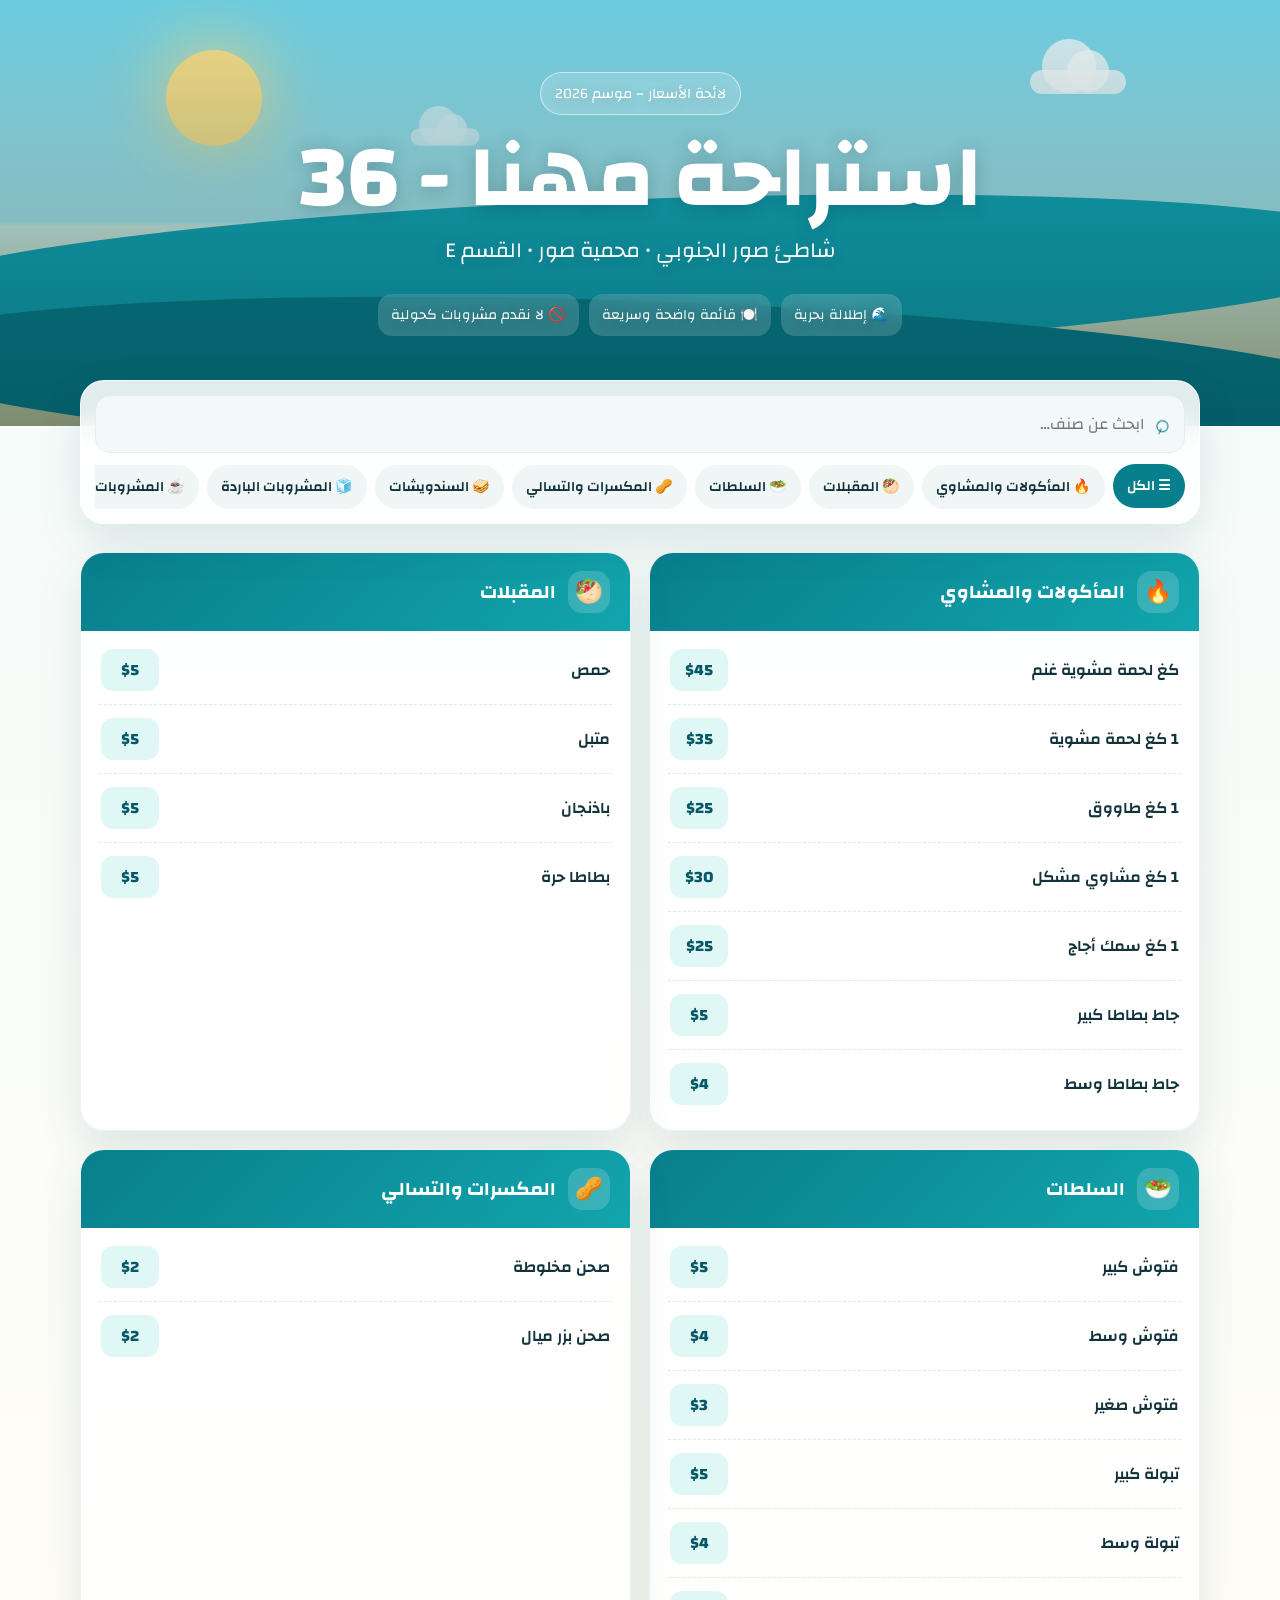
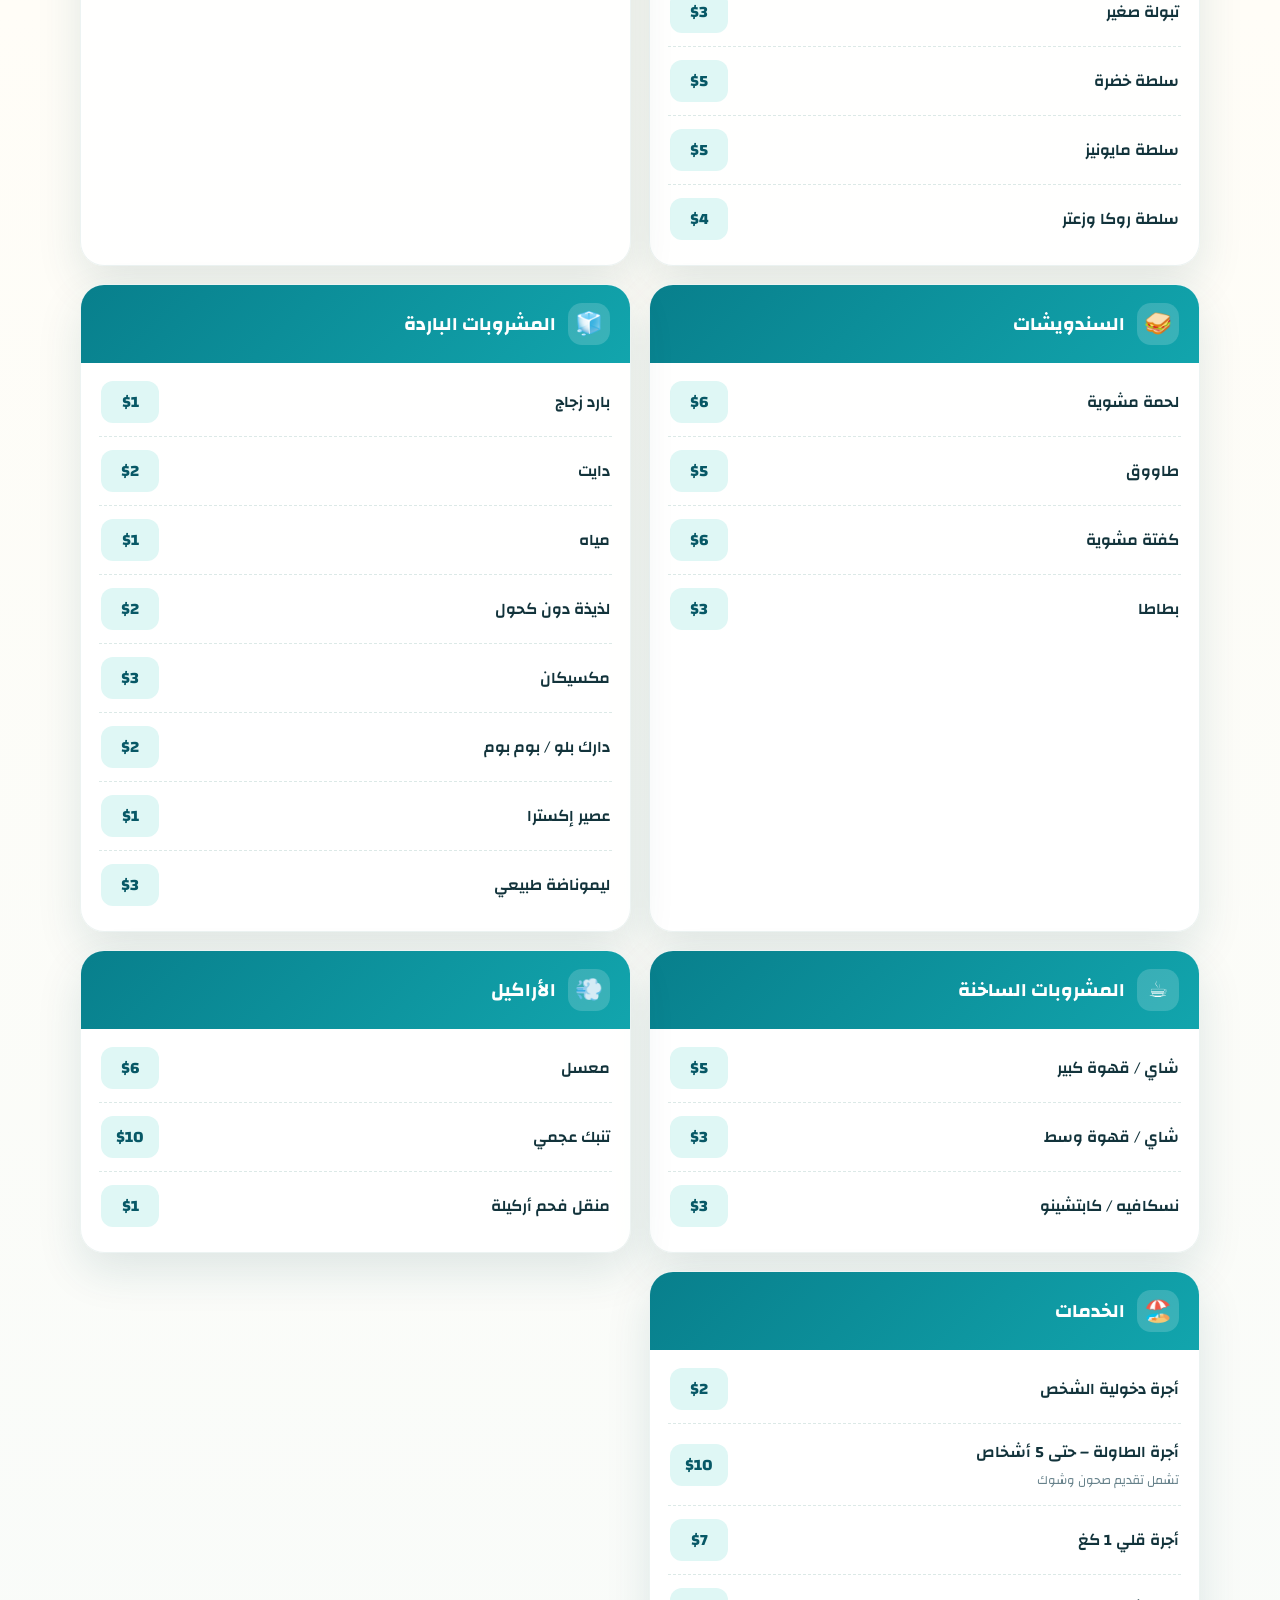
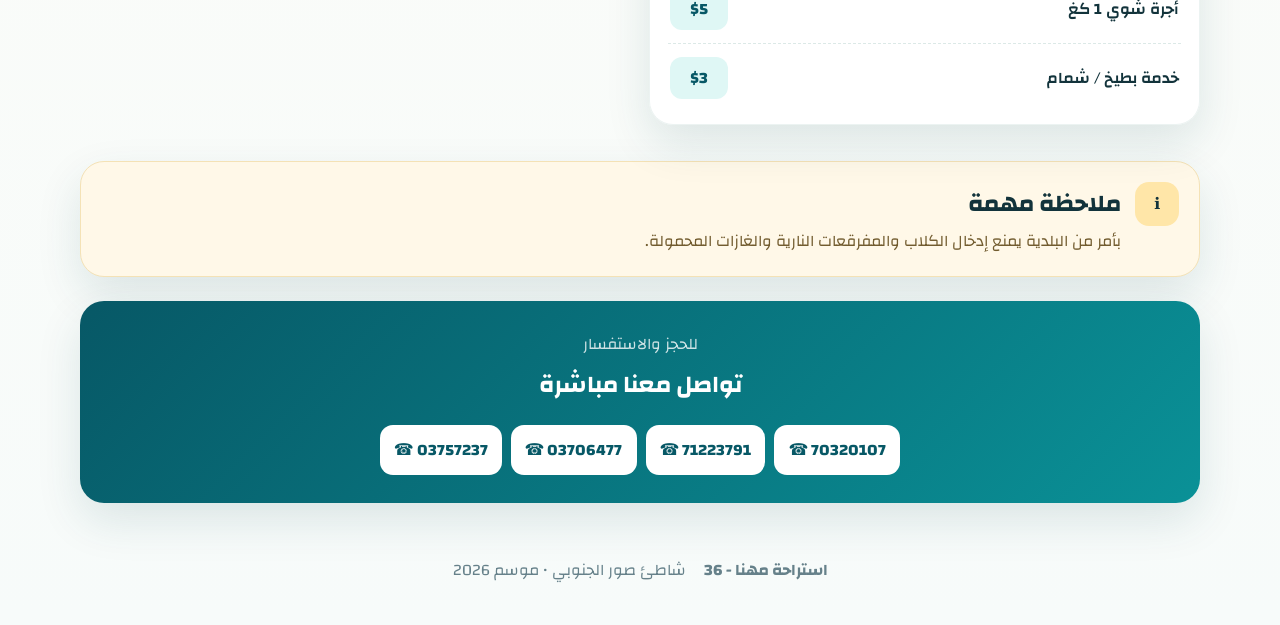
==== index.html @ 059ba539 "Add files via upload" ====
<!doctype html>
<html lang="ar" dir="rtl">
<head>
  <meta charset="utf-8" />
  <meta name="viewport" content="width=device-width, initial-scale=1, viewport-fit=cover" />
  <meta name="theme-color" content="#087f8c" />
  <meta name="description" content="لائحة أسعار استراحة مهنا على شاطئ صور الجنوبي" />
  <title>استراحة مهنا - قائمة الطعام</title>
  <link rel="preconnect" href="https://fonts.googleapis.com">
  <link rel="preconnect" href="https://fonts.gstatic.com" crossorigin>
  <link href="https://fonts.googleapis.com/css2?family=Changa:wght@400;500;600;700&display=swap" rel="stylesheet">
  <link rel="stylesheet" href="styles.css" />
</head>
<body>
  <header class="hero">
    <div class="sun"></div>
    <div class="cloud cloud-one"></div>
    <div class="cloud cloud-two"></div>
    <div class="wave wave-one"></div>
    <div class="wave wave-two"></div>
    <div class="hero-overlay"></div>
    <div class="hero-content">
      <span class="season-pill" id="season"></span>
      <h1 id="restaurant-name"></h1>
      <p id="restaurant-subtitle"></p>
      <div class="hero-badges">
        <span>🌊 إطلالة بحرية</span>
        <span>🍽️ قائمة واضحة وسريعة</span>
        <span id="restaurant-note"></span>
      </div>
    </div>
  </header>

  <main>
    <section class="toolbar" aria-label="أدوات القائمة">
      <label class="search-box">
        <span>⌕</span>
        <input id="search" type="search" placeholder="ابحث عن صنف…" autocomplete="off" />
      </label>
      <div id="category-tabs" class="category-tabs" aria-label="فئات القائمة"></div>
    </section>

    <section id="menu" class="menu-grid" aria-live="polite"></section>
    <p id="empty-state" class="empty-state" hidden>لم يتم العثور على صنف مطابق.</p>

    <section class="notice-card">
      <div class="notice-icon">ℹ️</div>
      <div>
        <h2>ملاحظة مهمة</h2>
        <p id="rules"></p>
      </div>
    </section>

    <section class="contact-card">
      <p class="eyebrow">للحجز والاستفسار</p>
      <h2>تواصل معنا مباشرة</h2>
      <div id="phone-buttons" class="phone-buttons"></div>
    </section>
  </main>

  <footer>
    <strong id="footer-name"></strong>
    <span>شاطئ صور الجنوبي • موسم 2026</span>
  </footer>

  <script src="menu-data.js"></script>
  <script src="app.js"></script>
</body>
</html>
---- styles.css ----
:root {
  --ink: #12333b;
  --muted: #66818a;
  --ocean: #087f8c;
  --ocean-dark: #075866;
  --aqua: #dff7f5;
  --sand: #fff8e9;
  --coral: #ff7c62;
  --white: #ffffff;
  --shadow: 0 18px 45px rgba(13, 73, 82, .12);
  --radius: 24px;
}
* { box-sizing: border-box; }
html { scroll-behavior: smooth; }
body {
  margin: 0;
  font-family: "Changa", system-ui, sans-serif;
  color: var(--ink);
  background: linear-gradient(180deg, #f2fbfb 0%, #fffdf7 42%, #f7fbfa 100%);
}
.hero {
  position: relative;
  min-height: 420px;
  display: grid;
  place-items: center;
  overflow: hidden;
  isolation: isolate;
  background: linear-gradient(180deg, #70d4e8 0%, #b7edf2 52%, #dff5e9 53%, #f1d79b 100%);
}
.hero-overlay {
  position: absolute; inset: 0; z-index: -1;
  background: linear-gradient(180deg, rgba(0,42,52,.05), rgba(0,57,66,.48));
}
.sun { position:absolute; top:50px; left:13%; width:96px; height:96px; border-radius:50%; background:#ffe38a; box-shadow:0 0 70px #ffe38a; z-index:-2; }
.cloud { position:absolute; height:24px; width:96px; border-radius:99px; background:rgba(255,255,255,.75); z-index:-2; }
.cloud:before,.cloud:after { content:""; position:absolute; background:inherit; border-radius:50%; }
.cloud:before { width:42px;height:42px;right:17px;top:-20px; }
.cloud:after { width:54px;height:54px;left:12px;top:-31px; }
.cloud-one { top:70px; right:12%; }
.cloud-two { top:125px; left:31%; transform:scale(.72); opacity:.7; }
.wave { position:absolute; right:-10%; width:120%; border-radius:50%; z-index:-2; }
.wave-one { bottom:72px; height:155px; background:#14a9b8; transform:rotate(-2deg); }
.wave-two { bottom:-35px; height:160px; background:#087f8c; transform:rotate(2deg); }
.hero-content { width:min(920px, 90%); padding:72px 0 90px; text-align:center; color:#fff; text-shadow:0 2px 18px rgba(0,40,50,.24); }
.season-pill { display:inline-block; padding:7px 14px; border:1px solid rgba(255,255,255,.55); border-radius:99px; background:rgba(255,255,255,.16); backdrop-filter:blur(8px); font-size:.9rem; }
h1 { margin:16px 0 4px; font-size:clamp(2.6rem, 8vw, 5.5rem); line-height:1.08; }
.hero-content p { margin:0; font-size:clamp(1rem, 3vw, 1.35rem); opacity:.96; }
.hero-badges { display:flex; flex-wrap:wrap; justify-content:center; gap:10px; margin-top:24px; }
.hero-badges span { padding:8px 13px; border-radius:14px; background:rgba(255,255,255,.17); backdrop-filter:blur(8px); font-size:.88rem; }
main { width:min(1120px, 92%); margin:-46px auto 0; position:relative; z-index:3; }
.toolbar { position:sticky; top:10px; z-index:20; padding:14px; border-radius:24px; background:rgba(255,255,255,.88); box-shadow:var(--shadow); backdrop-filter:blur(16px); border:1px solid rgba(255,255,255,.85); }
.search-box { display:flex; align-items:center; gap:10px; padding:0 14px; background:#f3f8f8; border:1px solid #e4eeee; border-radius:15px; }
.search-box span { font-size:1.6rem; transform:rotate(-20deg); color:var(--ocean); }
.search-box input { width:100%; border:0; outline:0; padding:13px 0; font:inherit; color:var(--ink); background:transparent; }
.category-tabs { display:flex; gap:8px; overflow-x:auto; padding-top:12px; scrollbar-width:none; }
.category-tabs::-webkit-scrollbar { display:none; }
.category-tab { flex:0 0 auto; border:0; padding:9px 14px; border-radius:99px; background:#eff6f5; color:var(--ink); font:600 .88rem "Changa"; cursor:pointer; transition:.2s ease; }
.category-tab.active, .category-tab:hover { background:var(--ocean); color:#fff; transform:translateY(-1px); }
.menu-grid { display:grid; grid-template-columns:repeat(2, minmax(0,1fr)); gap:18px; padding:28px 0; }
.category-card { overflow:hidden; border-radius:var(--radius); background:rgba(255,255,255,.94); box-shadow:var(--shadow); border:1px solid #ecf3f2; }
.category-head { display:flex; align-items:center; gap:12px; padding:18px 20px; background:linear-gradient(135deg, var(--ocean), #12a5ad); color:white; }
.category-icon { width:42px; height:42px; display:grid; place-items:center; border-radius:14px; background:rgba(255,255,255,.17); font-size:1.4rem; }
.category-head h2 { margin:0; font-size:1.18rem; }
.item-list { margin:0; padding:5px 18px 12px; list-style:none; }
.menu-item { display:grid; grid-template-columns:minmax(0,1fr) auto; align-items:center; gap:12px; padding:13px 2px; border-bottom:1px dashed #dce9e7; }
.menu-item:last-child { border-bottom:0; }
.item-name { font-weight:600; }
.item-note { display:block; margin-top:2px; color:var(--muted); font-size:.78rem; font-weight:400; }
.price { min-width:58px; padding:6px 10px; text-align:center; border-radius:12px; color:var(--ocean-dark); background:var(--aqua); font-weight:700; direction:ltr; }
.empty-state { text-align:center; padding:50px 10px; color:var(--muted); }
.notice-card,.contact-card { margin:8px 0 24px; border-radius:var(--radius); box-shadow:var(--shadow); }
.notice-card { display:flex; gap:14px; padding:20px; background:#fff8e8; border:1px solid #f4e2b6; }
.notice-card h2,.notice-card p { margin:0; }
.notice-card p { color:#725c2f; }
.notice-icon { width:44px; height:44px; flex:0 0 auto; display:grid; place-items:center; border-radius:14px; background:#ffe6a8; font-weight:700; }
.contact-card { padding:28px; text-align:center; color:#fff; background:linear-gradient(135deg, #075866, #0a9197); }
.eyebrow { margin:0; opacity:.8; }
.contact-card h2 { margin:4px 0 18px; }
.phone-buttons { display:flex; flex-wrap:wrap; gap:9px; justify-content:center; direction:ltr; }
.phone-buttons a { padding:10px 14px; border-radius:13px; color:var(--ocean-dark); background:#fff; text-decoration:none; font-weight:700; }
footer { display:flex; justify-content:center; flex-wrap:wrap; gap:10px 18px; padding:28px 15px 40px; color:var(--muted); text-align:center; }
@media (max-width:720px) {
  .hero { min-height:390px; }
  .hero-content { padding-top:58px; }
  main { width:min(94%, 650px); }
  .menu-grid { grid-template-columns:1fr; gap:14px; }
  .toolbar { top:6px; border-radius:20px; }
  .category-card { border-radius:20px; }
}
@media (prefers-reduced-motion: reduce) { * { scroll-behavior:auto!important; transition:none!important; } }
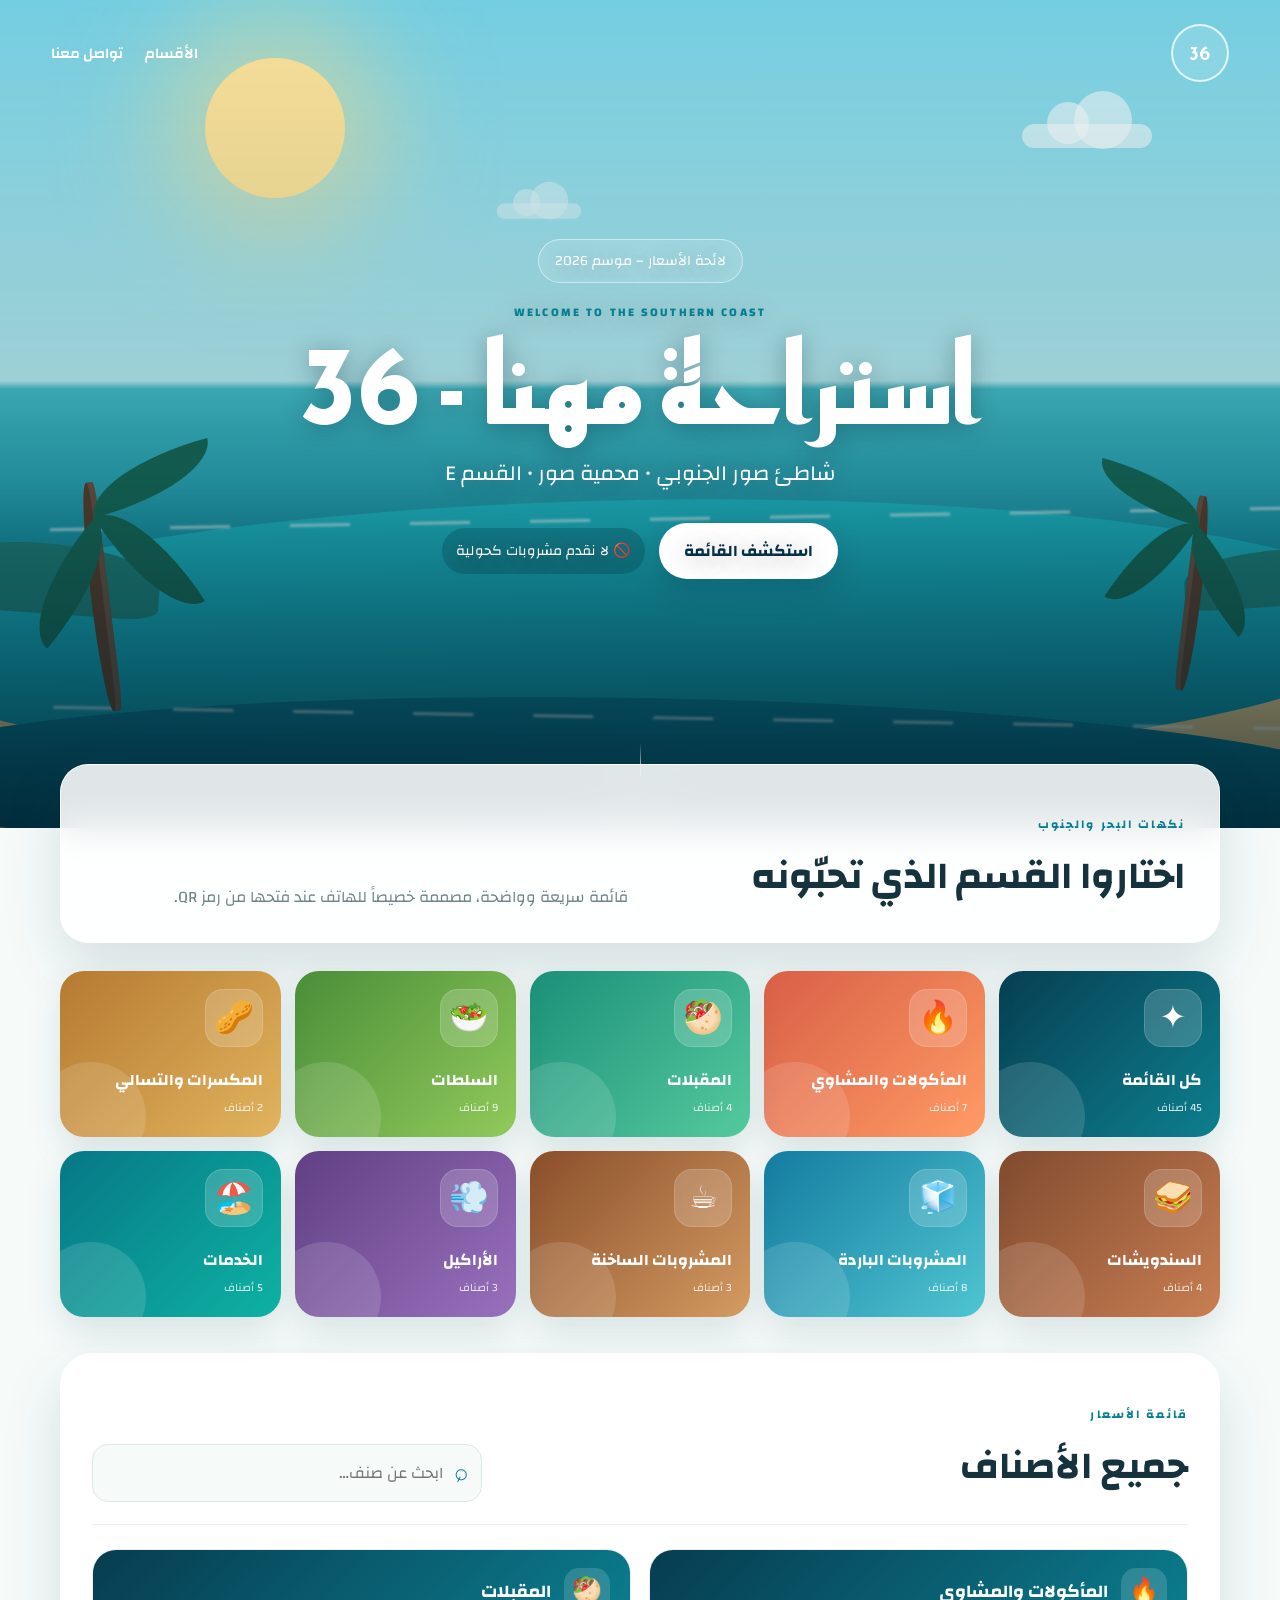
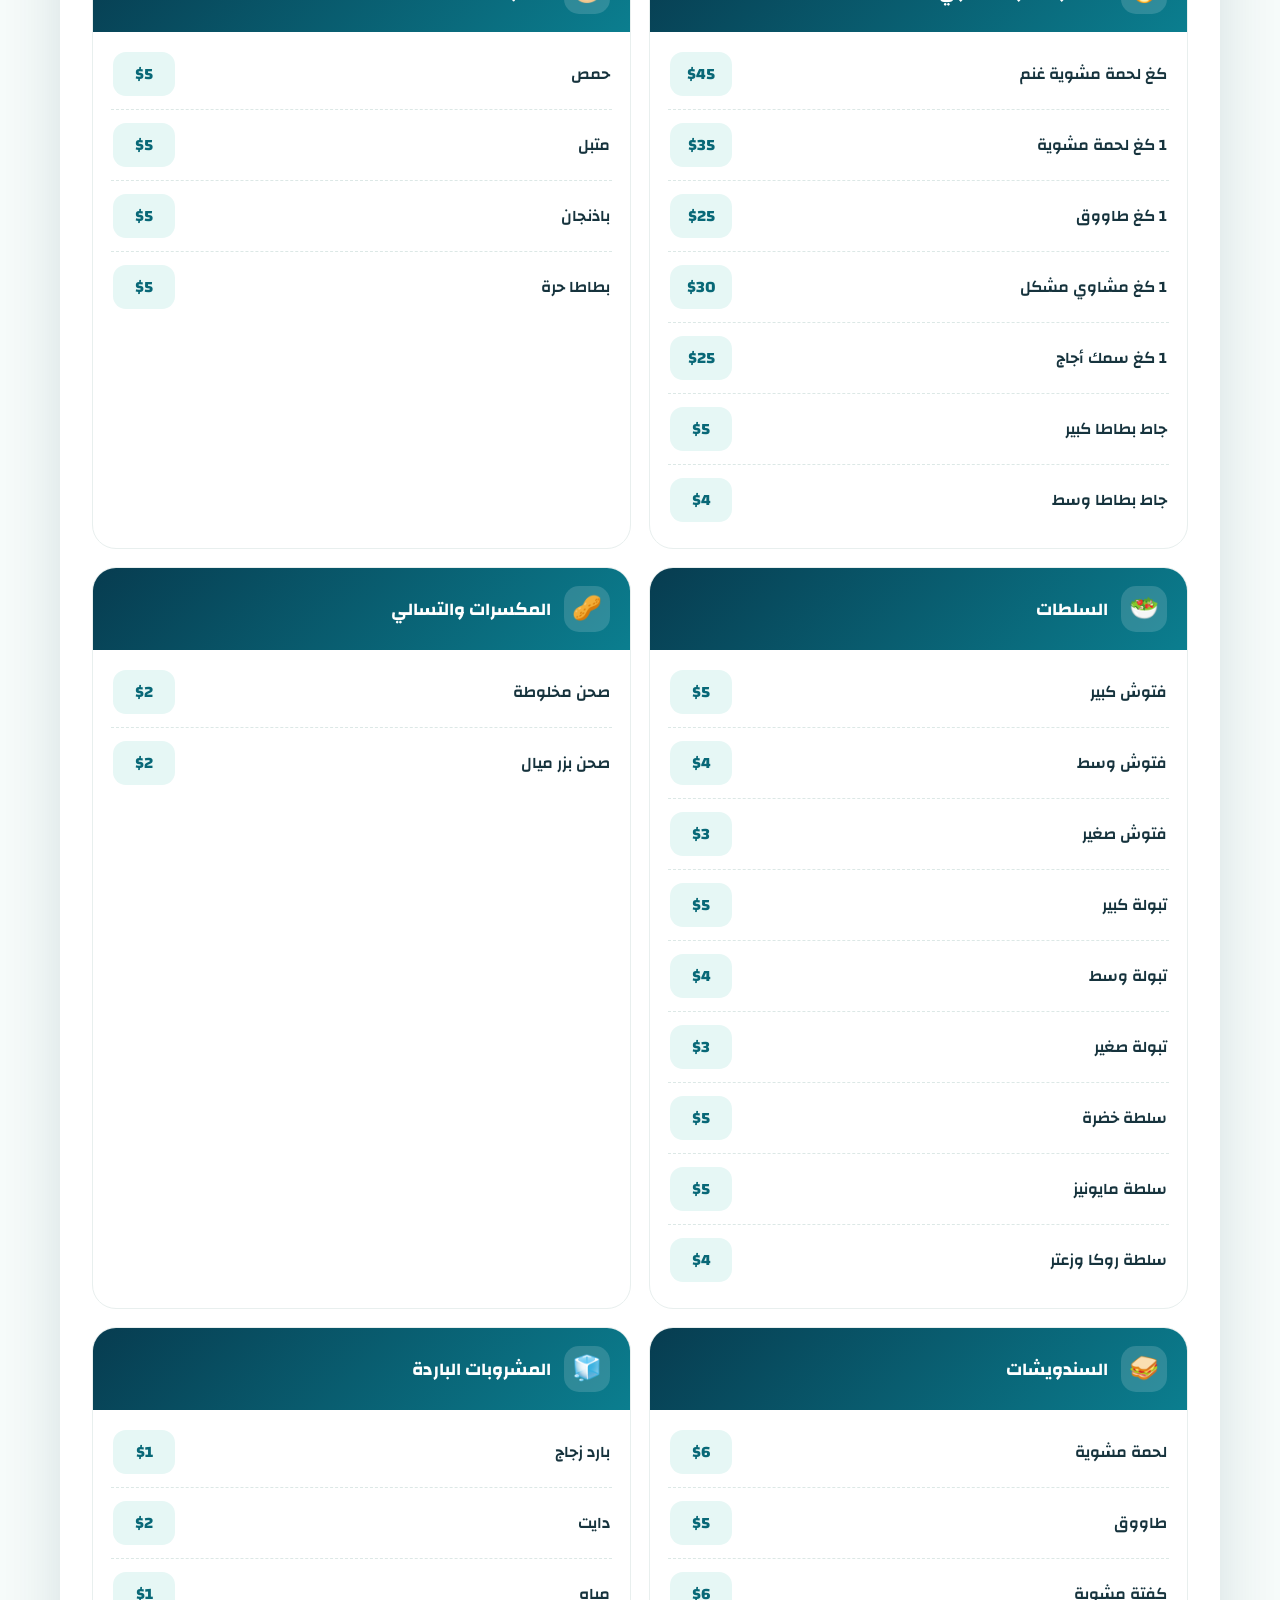
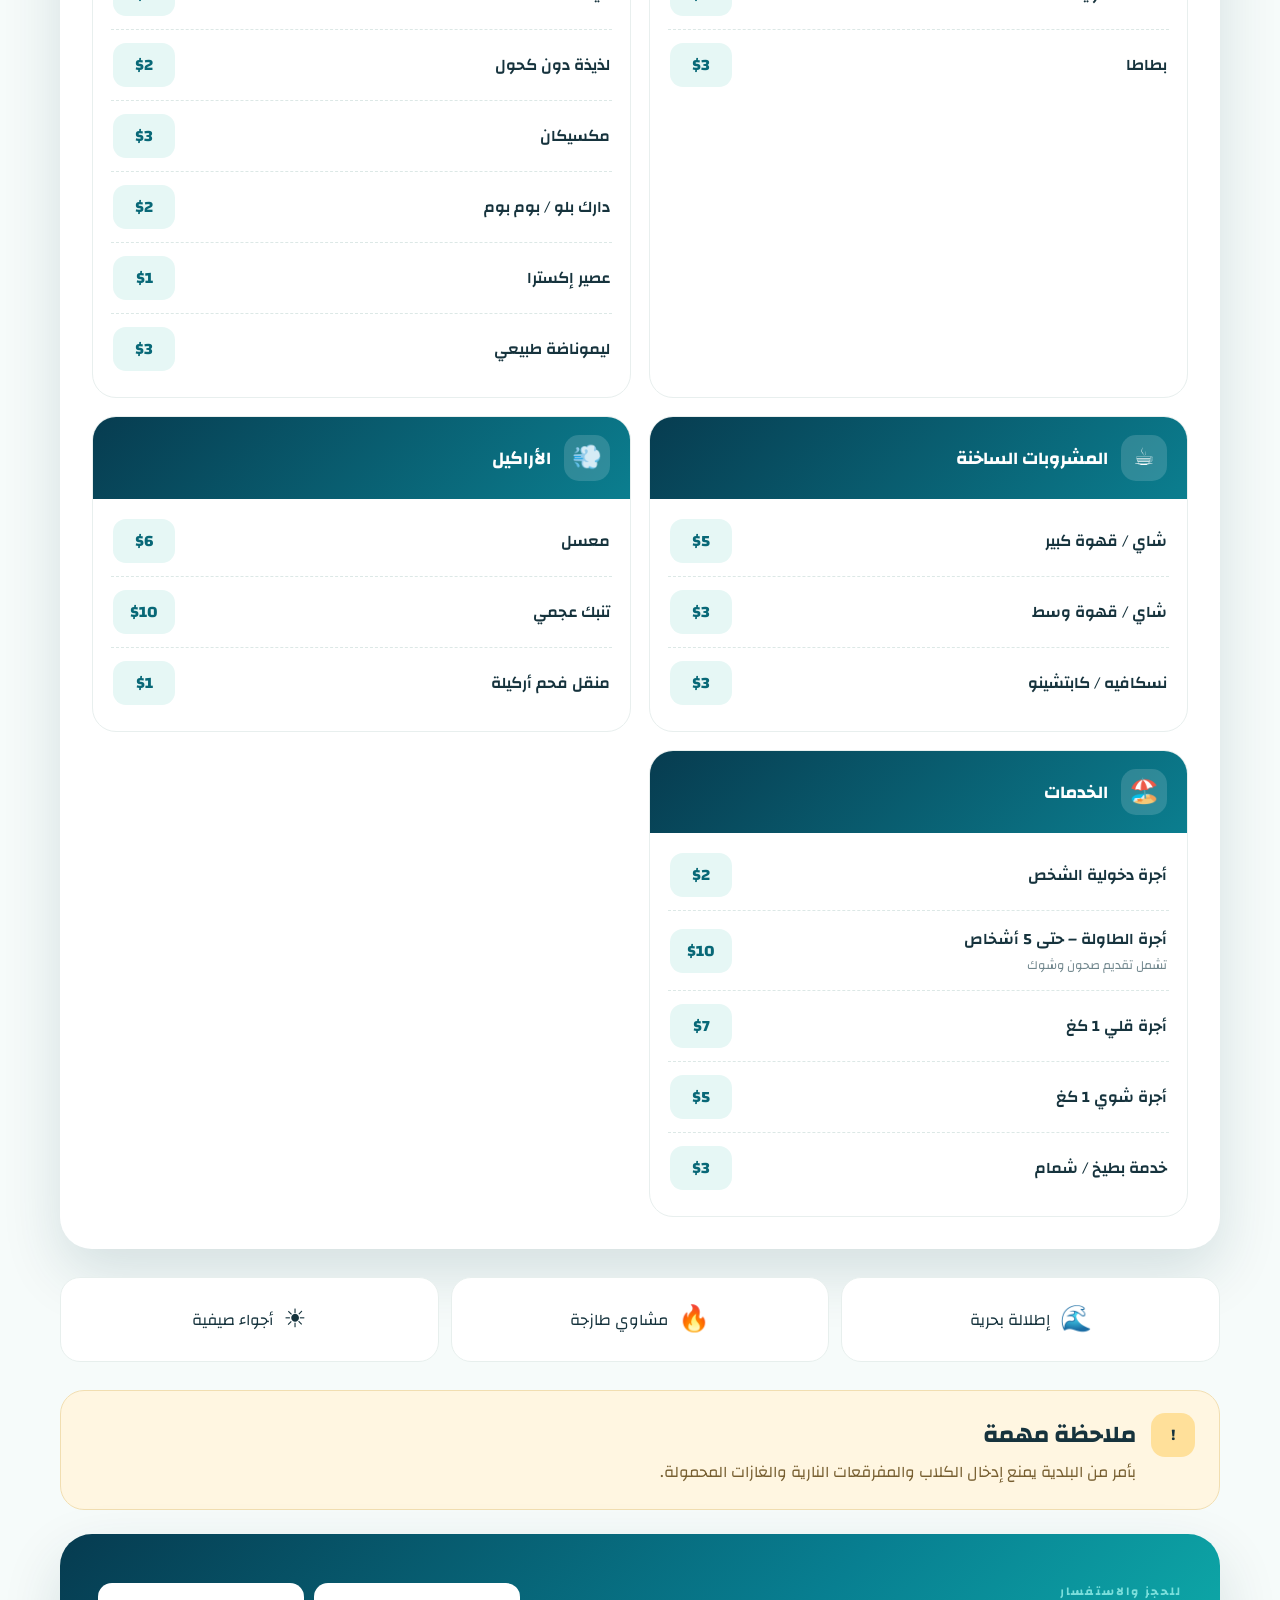
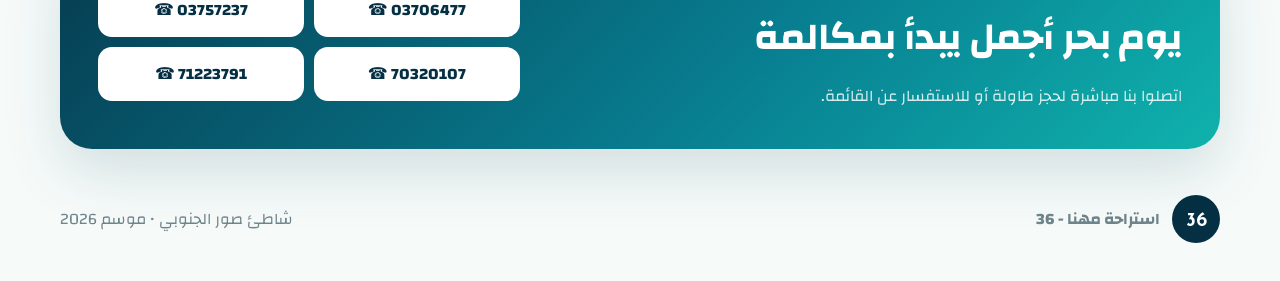
==== commit 6b08c3cf: "Add files via upload New creative beach menu design" ====
--- a/index.html
+++ b/index.html
@@ -3,63 +3,98 @@
 <head>
   <meta charset="utf-8" />
   <meta name="viewport" content="width=device-width, initial-scale=1, viewport-fit=cover" />
-  <meta name="theme-color" content="#087f8c" />
-  <meta name="description" content="لائحة أسعار استراحة مهنا على شاطئ صور الجنوبي" />
+  <meta name="theme-color" content="#063f52" />
+  <meta name="description" content="قائمة استراحة مهنا على شاطئ صور الجنوبي" />
   <title>استراحة مهنا - قائمة الطعام</title>
   <link rel="preconnect" href="https://fonts.googleapis.com">
   <link rel="preconnect" href="https://fonts.gstatic.com" crossorigin>
-  <link href="https://fonts.googleapis.com/css2?family=Changa:wght@400;500;600;700&display=swap" rel="stylesheet">
+  <link href="https://fonts.googleapis.com/css2?family=Changa:wght@400;500;600;700&family=Reem+Kufi:wght@600;700&display=swap" rel="stylesheet">
   <link rel="stylesheet" href="styles.css" />
 </head>
 <body>
   <header class="hero">
-    <div class="sun"></div>
-    <div class="cloud cloud-one"></div>
-    <div class="cloud cloud-two"></div>
-    <div class="wave wave-one"></div>
-    <div class="wave wave-two"></div>
-    <div class="hero-overlay"></div>
-    <div class="hero-content">
+    <div class="sky-glow"></div>
+    <div class="cloud c1"></div><div class="cloud c2"></div>
+    <div class="island island-left"></div><div class="island island-right"></div>
+    <div class="palm palm-left"><i></i><b></b></div>
+    <div class="palm palm-right"><i></i><b></b></div>
+    <div class="sea sea-back"></div><div class="sea sea-front"></div>
+    <div class="hero-shade"></div>
+
+    <nav class="topbar">
+      <a class="brand-mark" href="#top" aria-label="العودة إلى الأعلى"><span>36</span></a>
+      <div class="top-actions">
+        <a href="#categories">الأقسام</a>
+        <a href="#contact">تواصل معنا</a>
+      </div>
+    </nav>
+
+    <div class="hero-content" id="top">
       <span class="season-pill" id="season"></span>
+      <p class="kicker">WELCOME TO THE SOUTHERN COAST</p>
       <h1 id="restaurant-name"></h1>
-      <p id="restaurant-subtitle"></p>
-      <div class="hero-badges">
-        <span>🌊 إطلالة بحرية</span>
-        <span>🍽️ قائمة واضحة وسريعة</span>
+      <p class="subtitle" id="restaurant-subtitle"></p>
+      <div class="hero-cta">
+        <a class="primary-button" href="#categories">استكشف القائمة</a>
         <span id="restaurant-note"></span>
       </div>
     </div>
+
+    <div class="scroll-cue"><span></span> اسحب للأسفل</div>
   </header>
 
   <main>
-    <section class="toolbar" aria-label="أدوات القائمة">
-      <label class="search-box">
-        <span>⌕</span>
-        <input id="search" type="search" placeholder="ابحث عن صنف…" autocomplete="off" />
-      </label>
-      <div id="category-tabs" class="category-tabs" aria-label="فئات القائمة"></div>
+    <section class="intro-card">
+      <div>
+        <p class="section-kicker">نكهات البحر والجنوب</p>
+        <h2>اختاروا القسم الذي تحبّونه</h2>
+      </div>
+      <p>قائمة سريعة وواضحة، مصممة خصيصاً للهاتف عند فتحها من رمز QR.</p>
     </section>
 
-    <section id="menu" class="menu-grid" aria-live="polite"></section>
-    <p id="empty-state" class="empty-state" hidden>لم يتم العثور على صنف مطابق.</p>
+    <section id="categories" class="category-section">
+      <div id="category-cards" class="category-cards" aria-label="أقسام القائمة"></div>
+    </section>
+
+    <section class="menu-shell" id="menu-start">
+      <div class="menu-toolbar">
+        <div>
+          <p class="section-kicker">قائمة الأسعار</p>
+          <h2 id="active-title">جميع الأصناف</h2>
+        </div>
+        <label class="search-box">
+          <span>⌕</span>
+          <input id="search" type="search" placeholder="ابحث عن صنف…" autocomplete="off" />
+        </label>
+      </div>
+      <div id="active-filter" class="active-filter" hidden></div>
+      <section id="menu" class="menu-grid" aria-live="polite"></section>
+      <p id="empty-state" class="empty-state" hidden>لم يتم العثور على صنف مطابق.</p>
+    </section>
+
+    <section class="experience-strip">
+      <div><strong>🌊</strong><span>إطلالة بحرية</span></div>
+      <div><strong>🔥</strong><span>مشاوي طازجة</span></div>
+      <div><strong>☀️</strong><span>أجواء صيفية</span></div>
+    </section>
 
     <section class="notice-card">
-      <div class="notice-icon">ℹ️</div>
-      <div>
-        <h2>ملاحظة مهمة</h2>
-        <p id="rules"></p>
-      </div>
+      <span>!</span>
+      <div><h2>ملاحظة مهمة</h2><p id="rules"></p></div>
     </section>
 
-    <section class="contact-card">
-      <p class="eyebrow">للحجز والاستفسار</p>
-      <h2>تواصل معنا مباشرة</h2>
+    <section class="contact-card" id="contact">
+      <div>
+        <p class="section-kicker light">للحجز والاستفسار</p>
+        <h2>يوم بحر أجمل يبدأ بمكالمة</h2>
+        <p>اتصلوا بنا مباشرة لحجز طاولة أو للاستفسار عن القائمة.</p>
+      </div>
       <div id="phone-buttons" class="phone-buttons"></div>
     </section>
   </main>
 
   <footer>
-    <strong id="footer-name"></strong>
+    <div class="footer-logo"><span>36</span><strong id="footer-name"></strong></div>
     <span>شاطئ صور الجنوبي • موسم 2026</span>
   </footer>
 
--- a/styles.css
+++ b/styles.css
@@ -1,90 +1,6 @@
-:root {
-  --ink: #12333b;
-  --muted: #66818a;
-  --ocean: #087f8c;
-  --ocean-dark: #075866;
-  --aqua: #dff7f5;
-  --sand: #fff8e9;
-  --coral: #ff7c62;
-  --white: #ffffff;
-  --shadow: 0 18px 45px rgba(13, 73, 82, .12);
-  --radius: 24px;
-}
-* { box-sizing: border-box; }
-html { scroll-behavior: smooth; }
-body {
-  margin: 0;
-  font-family: "Changa", system-ui, sans-serif;
-  color: var(--ink);
-  background: linear-gradient(180deg, #f2fbfb 0%, #fffdf7 42%, #f7fbfa 100%);
-}
-.hero {
-  position: relative;
-  min-height: 420px;
-  display: grid;
-  place-items: center;
-  overflow: hidden;
-  isolation: isolate;
-  background: linear-gradient(180deg, #70d4e8 0%, #b7edf2 52%, #dff5e9 53%, #f1d79b 100%);
-}
-.hero-overlay {
-  position: absolute; inset: 0; z-index: -1;
-  background: linear-gradient(180deg, rgba(0,42,52,.05), rgba(0,57,66,.48));
-}
-.sun { position:absolute; top:50px; left:13%; width:96px; height:96px; border-radius:50%; background:#ffe38a; box-shadow:0 0 70px #ffe38a; z-index:-2; }
-.cloud { position:absolute; height:24px; width:96px; border-radius:99px; background:rgba(255,255,255,.75); z-index:-2; }
-.cloud:before,.cloud:after { content:""; position:absolute; background:inherit; border-radius:50%; }
-.cloud:before { width:42px;height:42px;right:17px;top:-20px; }
-.cloud:after { width:54px;height:54px;left:12px;top:-31px; }
-.cloud-one { top:70px; right:12%; }
-.cloud-two { top:125px; left:31%; transform:scale(.72); opacity:.7; }
-.wave { position:absolute; right:-10%; width:120%; border-radius:50%; z-index:-2; }
-.wave-one { bottom:72px; height:155px; background:#14a9b8; transform:rotate(-2deg); }
-.wave-two { bottom:-35px; height:160px; background:#087f8c; transform:rotate(2deg); }
-.hero-content { width:min(920px, 90%); padding:72px 0 90px; text-align:center; color:#fff; text-shadow:0 2px 18px rgba(0,40,50,.24); }
-.season-pill { display:inline-block; padding:7px 14px; border:1px solid rgba(255,255,255,.55); border-radius:99px; background:rgba(255,255,255,.16); backdrop-filter:blur(8px); font-size:.9rem; }
-h1 { margin:16px 0 4px; font-size:clamp(2.6rem, 8vw, 5.5rem); line-height:1.08; }
-.hero-content p { margin:0; font-size:clamp(1rem, 3vw, 1.35rem); opacity:.96; }
-.hero-badges { display:flex; flex-wrap:wrap; justify-content:center; gap:10px; margin-top:24px; }
-.hero-badges span { padding:8px 13px; border-radius:14px; background:rgba(255,255,255,.17); backdrop-filter:blur(8px); font-size:.88rem; }
-main { width:min(1120px, 92%); margin:-46px auto 0; position:relative; z-index:3; }
-.toolbar { position:sticky; top:10px; z-index:20; padding:14px; border-radius:24px; background:rgba(255,255,255,.88); box-shadow:var(--shadow); backdrop-filter:blur(16px); border:1px solid rgba(255,255,255,.85); }
-.search-box { display:flex; align-items:center; gap:10px; padding:0 14px; background:#f3f8f8; border:1px solid #e4eeee; border-radius:15px; }
-.search-box span { font-size:1.6rem; transform:rotate(-20deg); color:var(--ocean); }
-.search-box input { width:100%; border:0; outline:0; padding:13px 0; font:inherit; color:var(--ink); background:transparent; }
-.category-tabs { display:flex; gap:8px; overflow-x:auto; padding-top:12px; scrollbar-width:none; }
-.category-tabs::-webkit-scrollbar { display:none; }
-.category-tab { flex:0 0 auto; border:0; padding:9px 14px; border-radius:99px; background:#eff6f5; color:var(--ink); font:600 .88rem "Changa"; cursor:pointer; transition:.2s ease; }
-.category-tab.active, .category-tab:hover { background:var(--ocean); color:#fff; transform:translateY(-1px); }
-.menu-grid { display:grid; grid-template-columns:repeat(2, minmax(0,1fr)); gap:18px; padding:28px 0; }
-.category-card { overflow:hidden; border-radius:var(--radius); background:rgba(255,255,255,.94); box-shadow:var(--shadow); border:1px solid #ecf3f2; }
-.category-head { display:flex; align-items:center; gap:12px; padding:18px 20px; background:linear-gradient(135deg, var(--ocean), #12a5ad); color:white; }
-.category-icon { width:42px; height:42px; display:grid; place-items:center; border-radius:14px; background:rgba(255,255,255,.17); font-size:1.4rem; }
-.category-head h2 { margin:0; font-size:1.18rem; }
-.item-list { margin:0; padding:5px 18px 12px; list-style:none; }
-.menu-item { display:grid; grid-template-columns:minmax(0,1fr) auto; align-items:center; gap:12px; padding:13px 2px; border-bottom:1px dashed #dce9e7; }
-.menu-item:last-child { border-bottom:0; }
-.item-name { font-weight:600; }
-.item-note { display:block; margin-top:2px; color:var(--muted); font-size:.78rem; font-weight:400; }
-.price { min-width:58px; padding:6px 10px; text-align:center; border-radius:12px; color:var(--ocean-dark); background:var(--aqua); font-weight:700; direction:ltr; }
-.empty-state { text-align:center; padding:50px 10px; color:var(--muted); }
-.notice-card,.contact-card { margin:8px 0 24px; border-radius:var(--radius); box-shadow:var(--shadow); }
-.notice-card { display:flex; gap:14px; padding:20px; background:#fff8e8; border:1px solid #f4e2b6; }
-.notice-card h2,.notice-card p { margin:0; }
-.notice-card p { color:#725c2f; }
-.notice-icon { width:44px; height:44px; flex:0 0 auto; display:grid; place-items:center; border-radius:14px; background:#ffe6a8; font-weight:700; }
-.contact-card { padding:28px; text-align:center; color:#fff; background:linear-gradient(135deg, #075866, #0a9197); }
-.eyebrow { margin:0; opacity:.8; }
-.contact-card h2 { margin:4px 0 18px; }
-.phone-buttons { display:flex; flex-wrap:wrap; gap:9px; justify-content:center; direction:ltr; }
-.phone-buttons a { padding:10px 14px; border-radius:13px; color:var(--ocean-dark); background:#fff; text-decoration:none; font-weight:700; }
-footer { display:flex; justify-content:center; flex-wrap:wrap; gap:10px 18px; padding:28px 15px 40px; color:var(--muted); text-align:center; }
-@media (max-width:720px) {
-  .hero { min-height:390px; }
-  .hero-content { padding-top:58px; }
-  main { width:min(94%, 650px); }
-  .menu-grid { grid-template-columns:1fr; gap:14px; }
-  .toolbar { top:6px; border-radius:20px; }
-  .category-card { border-radius:20px; }
-}
-@media (prefers-reduced-motion: reduce) { * { scroll-behavior:auto!important; transition:none!important; } }
+:root{--navy:#052f42;--ocean:#087f91;--aqua:#16b8c4;--sky:#87dcec;--sand:#f3d296;--cream:#fffaf0;--coral:#ff795f;--ink:#16333d;--muted:#6f858c;--white:#fff;--shadow:0 24px 60px rgba(5,57,73,.14);--radius:28px}
+*{box-sizing:border-box}html{scroll-behavior:smooth}body{margin:0;font-family:"Changa",system-ui,sans-serif;color:var(--ink);background:#f6fbfa;overflow-x:hidden}a{color:inherit}.hero{position:relative;min-height:92vh;display:grid;place-items:center;overflow:hidden;isolation:isolate;background:linear-gradient(180deg,#78d4e8 0%,#b9eef2 46%,#44bec8 47%,#087e91 73%,#f1cd8d 74%,#d7ae6b 100%)}
+.sky-glow{position:absolute;top:7%;left:16%;width:140px;height:140px;border-radius:50%;background:#ffe69c;box-shadow:0 0 100px 45px rgba(255,227,143,.5);z-index:-5}.cloud{position:absolute;width:130px;height:24px;border-radius:50px;background:rgba(255,255,255,.55);z-index:-4;filter:blur(.2px)}.cloud:before,.cloud:after{content:"";position:absolute;border-radius:50%;background:inherit}.cloud:before{width:58px;height:58px;right:20px;top:-33px}.cloud:after{width:42px;height:42px;left:25px;top:-22px}.c1{top:15%;right:10%}.c2{top:24%;left:37%;transform:scale(.65);opacity:.7}.sea{position:absolute;right:-10%;width:120%;border-radius:50%;z-index:-3}.sea-back{height:270px;bottom:7%;background:linear-gradient(180deg,#20b7c2,#0b8194);transform:rotate(-1deg)}.sea-front{height:180px;bottom:-6%;background:linear-gradient(180deg,#0a7186,#05495f);transform:rotate(1deg)}.sea:after{content:"";position:absolute;inset:18px 0 auto;height:3px;background:repeating-linear-gradient(90deg,transparent 0 60px,rgba(255,255,255,.55) 60px 120px);filter:blur(1px)}.island{position:absolute;bottom:26%;width:240px;height:70px;border-radius:50% 50% 15% 15%;background:#1f7c75;z-index:-2}.island-left{left:-80px;transform:rotate(4deg)}.island-right{right:-120px;transform:scale(.8) rotate(-4deg)}.palm{position:absolute;bottom:14%;width:140px;height:280px;z-index:-1}.palm i{position:absolute;bottom:0;left:65px;width:18px;height:230px;border-radius:70% 20% 20% 70%;background:#5b3b27;transform:rotate(-7deg);box-shadow:inset -6px 0 rgba(255,255,255,.1)}.palm b,.palm b:before,.palm b:after{position:absolute;content:"";display:block;width:130px;height:48px;border-radius:100% 0 100% 0;background:#176653;transform-origin:0 100%}.palm b{top:38px;left:68px;transform:rotate(-15deg)}.palm b:before{transform:rotate(72deg)}.palm b:after{transform:rotate(145deg)}.palm-left{left:2%}.palm-right{right:1%;transform:scale(.85) rotateY(180deg)}.hero-shade{position:absolute;inset:0;z-index:-1;background:linear-gradient(180deg,rgba(0,34,47,.03),rgba(0,37,52,.18) 58%,rgba(1,31,44,.72))}.topbar{position:absolute;top:0;left:0;right:0;display:flex;justify-content:space-between;align-items:center;width:min(1180px,92%);margin:auto;padding:24px 0;color:white;z-index:3}.brand-mark,.footer-logo>span{width:58px;height:58px;display:grid;place-items:center;border:2px solid rgba(255,255,255,.75);border-radius:50%;font:700 1.2rem "Reem Kufi";text-decoration:none;background:rgba(255,255,255,.12);backdrop-filter:blur(8px)}.top-actions{display:flex;gap:22px}.top-actions a{text-decoration:none;font-weight:600;font-size:.92rem}.hero-content{width:min(920px,88%);padding:120px 0 130px;text-align:center;color:#fff;text-shadow:0 3px 25px rgba(0,40,55,.35)}.season-pill{display:inline-block;padding:8px 16px;border:1px solid rgba(255,255,255,.5);border-radius:99px;background:rgba(255,255,255,.13);backdrop-filter:blur(10px);font-size:.88rem}.kicker,.section-kicker{margin:18px 0 6px;letter-spacing:.18em;font-size:.74rem;font-weight:700;color:var(--ocean);text-transform:uppercase}.hero h1{margin:3px 0;font:700 clamp(3.2rem,9vw,7rem)/1 "Reem Kufi"}.subtitle{margin:12px 0 0;font-size:clamp(1rem,3vw,1.35rem)}.hero-cta{margin-top:30px;display:flex;align-items:center;justify-content:center;gap:14px;flex-wrap:wrap}.primary-button{padding:13px 25px;border-radius:99px;background:#fff;color:var(--navy);text-decoration:none;font-weight:700;box-shadow:0 12px 30px rgba(0,28,38,.18)}.hero-cta span{padding:10px 14px;border-radius:99px;background:rgba(0,37,48,.22);backdrop-filter:blur(8px);font-size:.88rem}.scroll-cue{position:absolute;bottom:22px;color:rgba(255,255,255,.8);font-size:.75rem;text-align:center}.scroll-cue span{display:block;width:1px;height:34px;margin:0 auto 7px;background:linear-gradient(transparent,#fff)}
+main{width:min(1160px,92%);margin:-64px auto 0;position:relative;z-index:4}.intro-card{display:grid;grid-template-columns:1fr 1fr;gap:24px;align-items:end;padding:30px 34px;border:1px solid rgba(255,255,255,.9);border-radius:var(--radius);background:rgba(255,255,255,.88);box-shadow:var(--shadow);backdrop-filter:blur(18px)}.intro-card h2,.menu-toolbar h2,.contact-card h2{margin:0;font-size:clamp(1.5rem,4vw,2.4rem)}.intro-card>p{margin:0;color:var(--muted);line-height:1.9}.category-section{padding:28px 0 36px}.category-cards{display:grid;grid-template-columns:repeat(5,minmax(0,1fr));gap:14px}.category-tile{position:relative;min-height:165px;padding:18px;border:0;border-radius:24px;overflow:hidden;text-align:right;color:#fff;cursor:pointer;box-shadow:0 14px 34px rgba(15,67,79,.13);transition:transform .25s ease,box-shadow .25s ease;font-family:inherit}.category-tile:hover{transform:translateY(-6px);box-shadow:0 22px 42px rgba(15,67,79,.2)}.category-tile:after{content:"";position:absolute;width:110px;height:110px;border-radius:50%;left:-24px;bottom:-35px;background:rgba(255,255,255,.13)}.category-tile .icon-wrap{width:58px;height:58px;display:grid;place-items:center;border-radius:18px;background:rgba(255,255,255,.18);backdrop-filter:blur(8px);font-size:2rem;box-shadow:inset 0 0 0 1px rgba(255,255,255,.15)}.category-tile strong{display:block;margin-top:18px;font-size:1rem}.category-tile small{opacity:.82}.category-tile.all{background:linear-gradient(135deg,#063f52,#0d7f8e)}.tone-1{background:linear-gradient(135deg,#d85f47,#ff9b64)}.tone-2{background:linear-gradient(135deg,#1b9079,#55c99d)}.tone-3{background:linear-gradient(135deg,#4b8e39,#91ca5b)}.tone-4{background:linear-gradient(135deg,#b67a31,#e1b45e)}.tone-5{background:linear-gradient(135deg,#814b2f,#c87e52)}.tone-6{background:linear-gradient(135deg,#147ca0,#4fc5d1)}.tone-7{background:linear-gradient(135deg,#8a4f2a,#d49b62)}.tone-8{background:linear-gradient(135deg,#624084,#9871bd)}.tone-9{background:linear-gradient(135deg,#067886,#0eb2a3)}
+.menu-shell{padding:32px;border-radius:32px;background:#fff;box-shadow:var(--shadow)}.menu-toolbar{display:flex;justify-content:space-between;gap:22px;align-items:end;padding-bottom:22px;border-bottom:1px solid #e9f0ef}.search-box{width:min(390px,100%);display:flex;align-items:center;gap:10px;padding:0 14px;border:1px solid #dce8e7;border-radius:16px;background:#f6faf9}.search-box span{font-size:1.5rem;color:var(--ocean);transform:rotate(-18deg)}.search-box input{width:100%;padding:13px 0;border:0;outline:0;background:transparent;font:inherit}.active-filter{margin-top:18px;padding:10px 14px;border-radius:14px;background:#e8f8f7;color:var(--ocean);font-weight:600}.menu-grid{display:grid;grid-template-columns:repeat(2,minmax(0,1fr));gap:18px;padding-top:24px}.category-card{overflow:hidden;border:1px solid #e8efee;border-radius:24px;background:#fff}.category-head{display:flex;align-items:center;gap:13px;padding:18px 20px;background:linear-gradient(135deg,#073c50,#0b7e8f);color:#fff}.category-head .category-icon{width:46px;height:46px;display:grid;place-items:center;border-radius:15px;background:rgba(255,255,255,.15);font-size:1.5rem}.category-head h2{margin:0;font-size:1.12rem}.item-list{list-style:none;margin:0;padding:7px 18px 13px}.menu-item{display:grid;grid-template-columns:minmax(0,1fr) auto;align-items:center;gap:12px;padding:13px 2px;border-bottom:1px dashed #dce8e6}.menu-item:last-child{border-bottom:0}.item-name{font-weight:600}.item-note{display:block;color:var(--muted);font-size:.77rem}.price{min-width:62px;padding:7px 10px;border-radius:13px;text-align:center;background:#e6f7f5;color:#086877;font-weight:700;direction:ltr}.empty-state{text-align:center;color:var(--muted);padding:40px}.experience-strip{display:grid;grid-template-columns:repeat(3,1fr);gap:12px;margin:28px 0}.experience-strip div{display:flex;align-items:center;justify-content:center;gap:10px;padding:18px;border-radius:20px;background:#fff;border:1px solid #e7efed}.experience-strip strong{font-size:1.6rem}.notice-card{display:flex;gap:15px;align-items:flex-start;padding:22px 24px;margin-bottom:24px;border-radius:24px;background:#fff6e1;border:1px solid #f1deb1}.notice-card>span{width:44px;height:44px;display:grid;place-items:center;flex:0 0 auto;border-radius:14px;background:#ffe09a;font-weight:700}.notice-card h2,.notice-card p{margin:0}.notice-card p{color:#775f31}.contact-card{display:grid;grid-template-columns:1.2fr .8fr;gap:30px;align-items:center;padding:38px;margin-bottom:28px;border-radius:32px;color:#fff;background:linear-gradient(135deg,#063b50,#087f91 60%,#0fb2ad);box-shadow:var(--shadow)}.section-kicker.light{color:#91ece7}.contact-card p{margin:8px 0 0;opacity:.84}.phone-buttons{display:grid;grid-template-columns:repeat(2,1fr);gap:10px;direction:ltr}.phone-buttons a{padding:12px 14px;border-radius:14px;background:#fff;color:var(--navy);text-decoration:none;text-align:center;font-weight:700}footer{display:flex;justify-content:space-between;align-items:center;gap:15px;width:min(1160px,92%);margin:auto;padding:18px 0 38px;color:var(--muted)}.footer-logo{display:flex;align-items:center;gap:12px}.footer-logo>span{width:48px;height:48px;color:#fff;background:var(--navy);border:0}
+@media(max-width:980px){.category-cards{grid-template-columns:repeat(3,1fr)}}@media(max-width:720px){.hero{min-height:86vh}.top-actions{display:none}.palm-left{left:-55px}.palm-right{right:-65px}.intro-card,.contact-card{grid-template-columns:1fr}.intro-card{padding:24px}.category-cards{grid-template-columns:repeat(2,1fr);gap:10px}.category-tile{min-height:142px;padding:15px}.menu-shell{padding:20px;border-radius:24px}.menu-toolbar{align-items:stretch;flex-direction:column}.search-box{width:100%}.menu-grid{grid-template-columns:1fr}.experience-strip{grid-template-columns:1fr}.phone-buttons{grid-template-columns:1fr 1fr}footer{flex-direction:column;text-align:center}}@media(max-width:390px){.category-cards{grid-template-columns:1fr 1fr}.category-tile{min-height:132px}.phone-buttons{grid-template-columns:1fr}}@media(prefers-reduced-motion:reduce){*{scroll-behavior:auto!important;transition:none!important}}
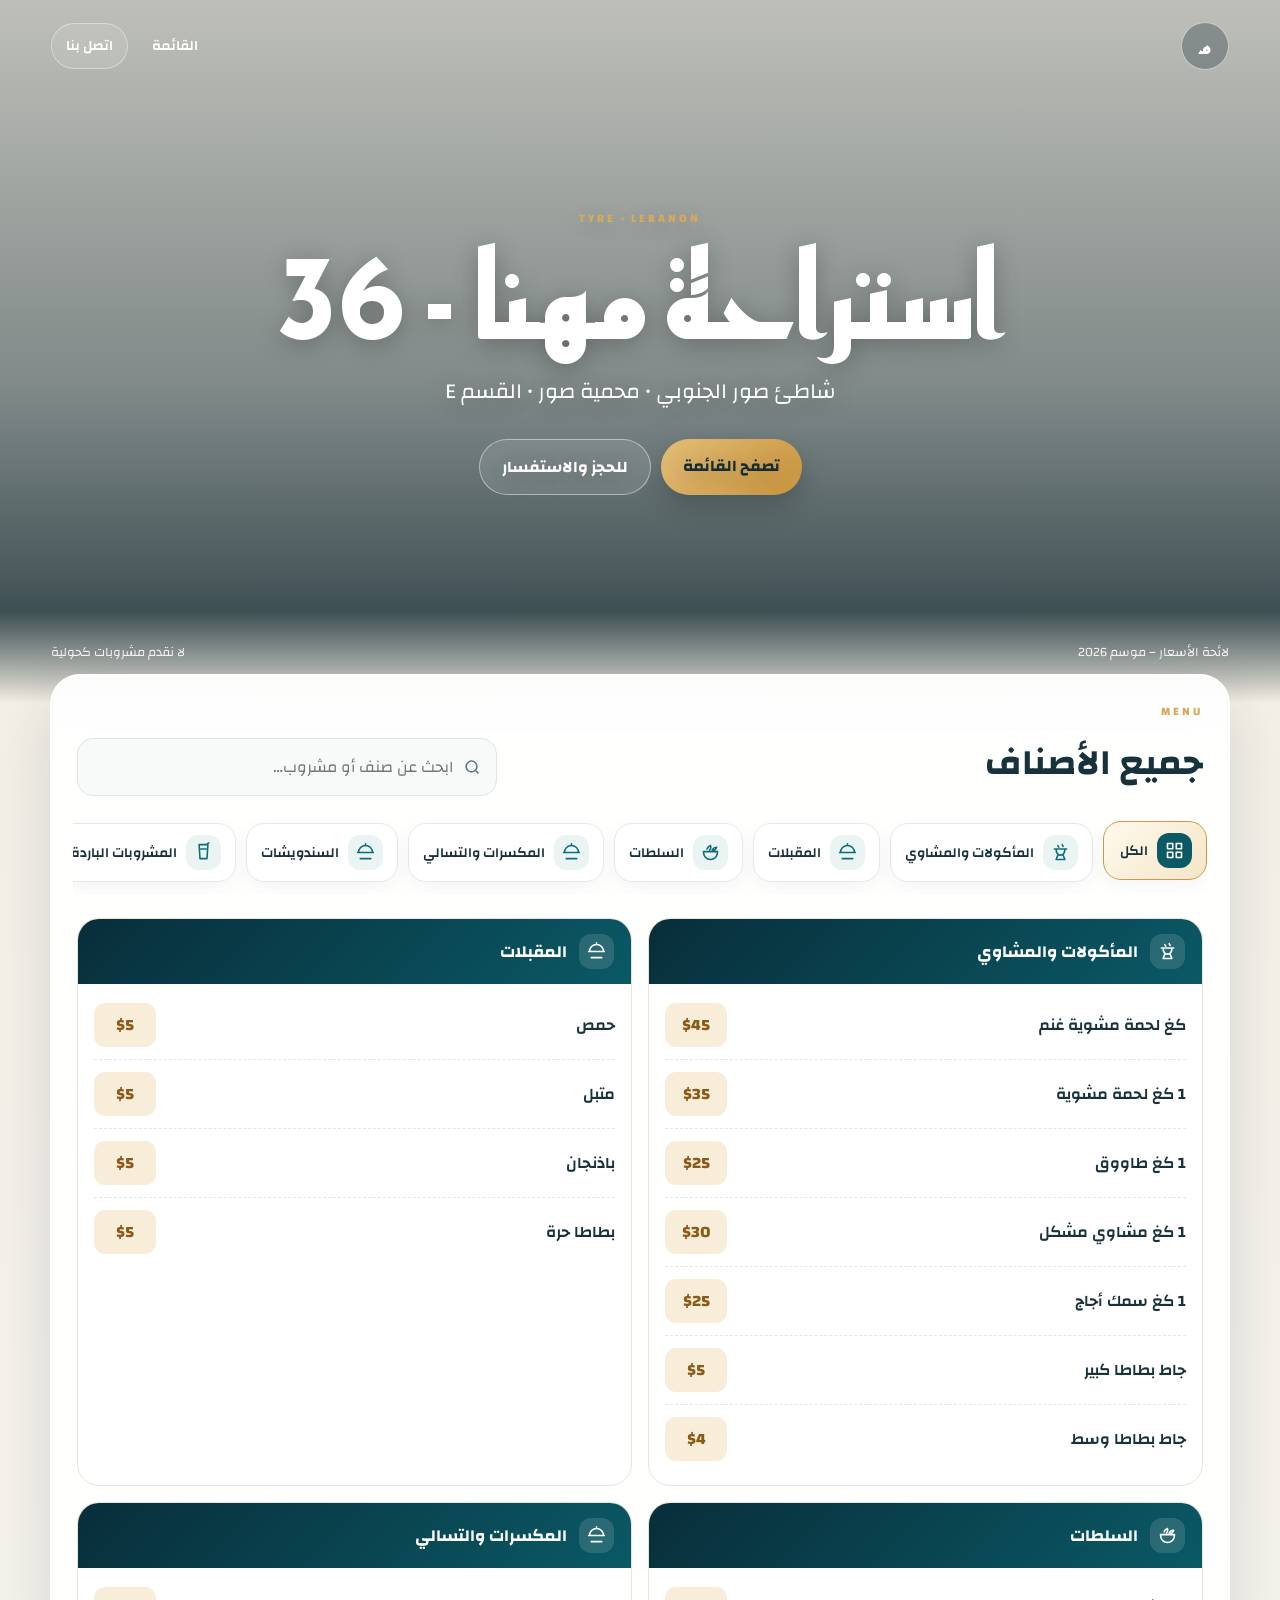
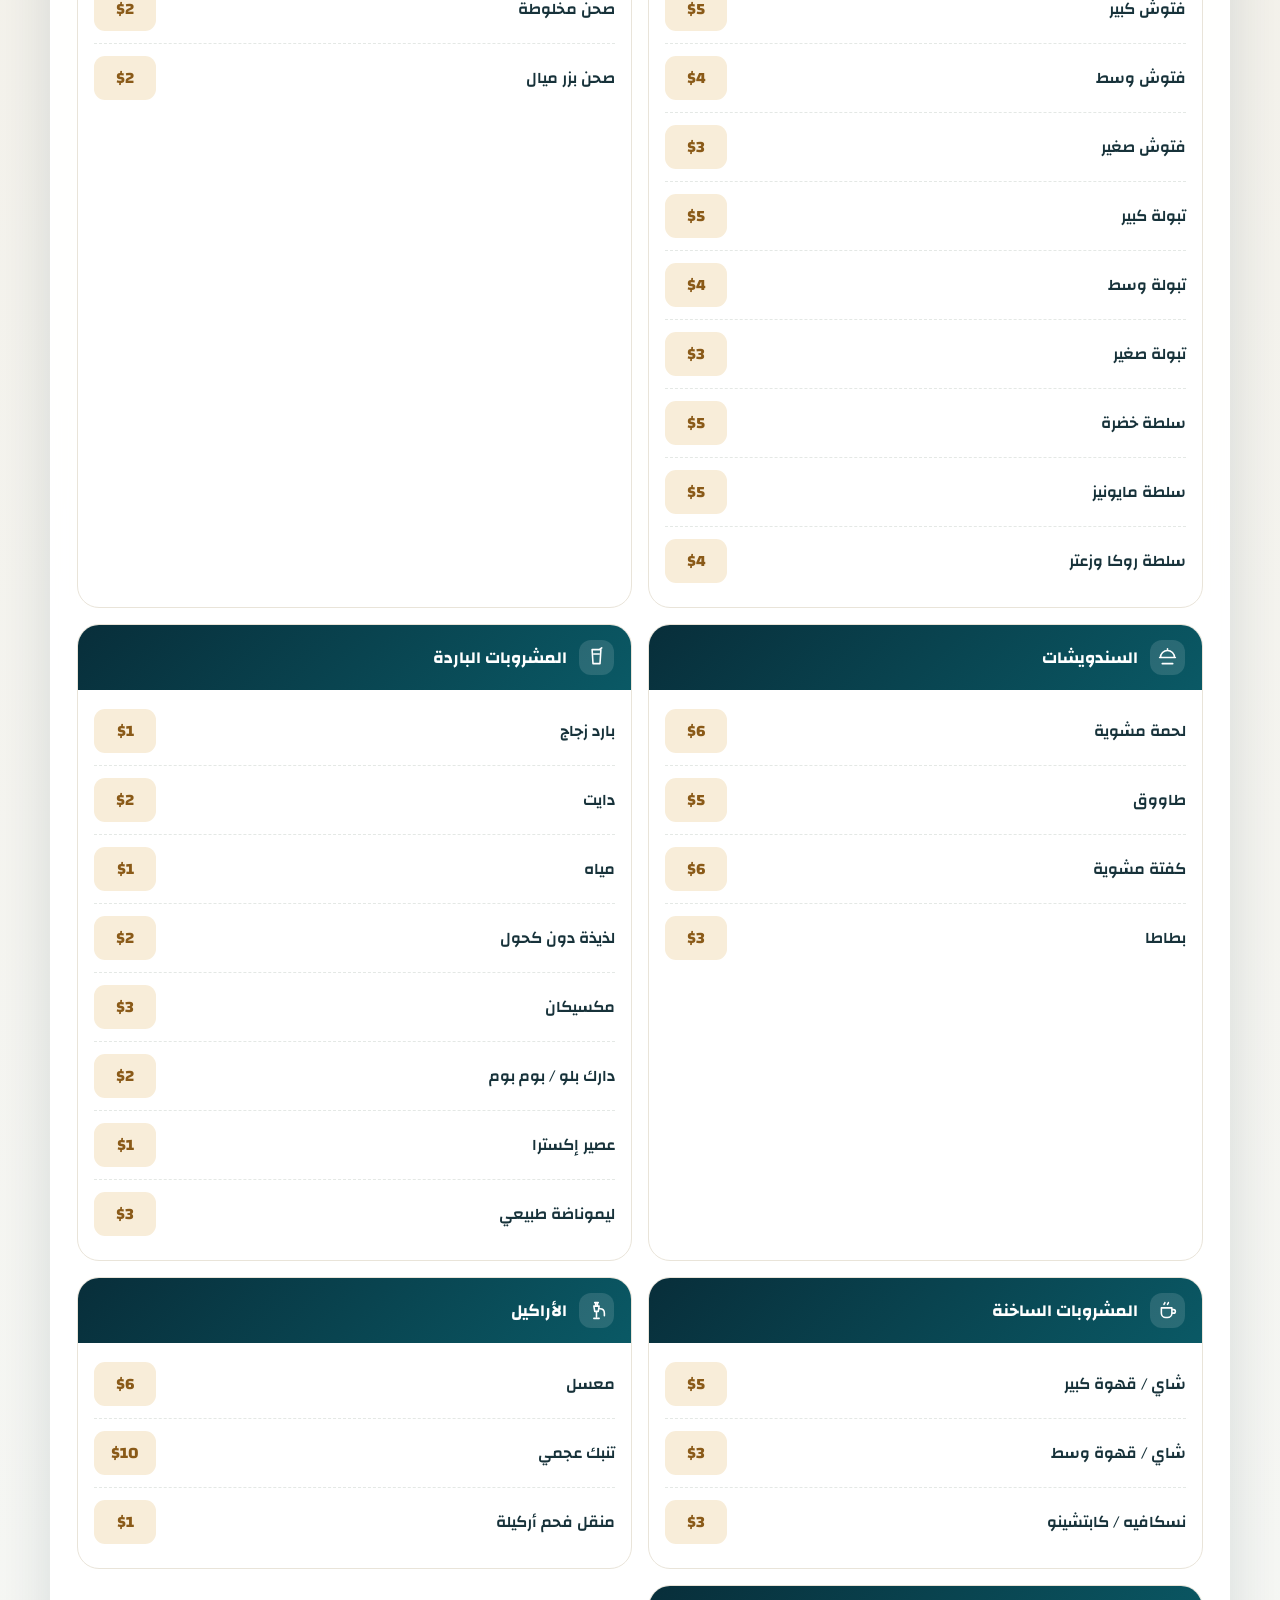
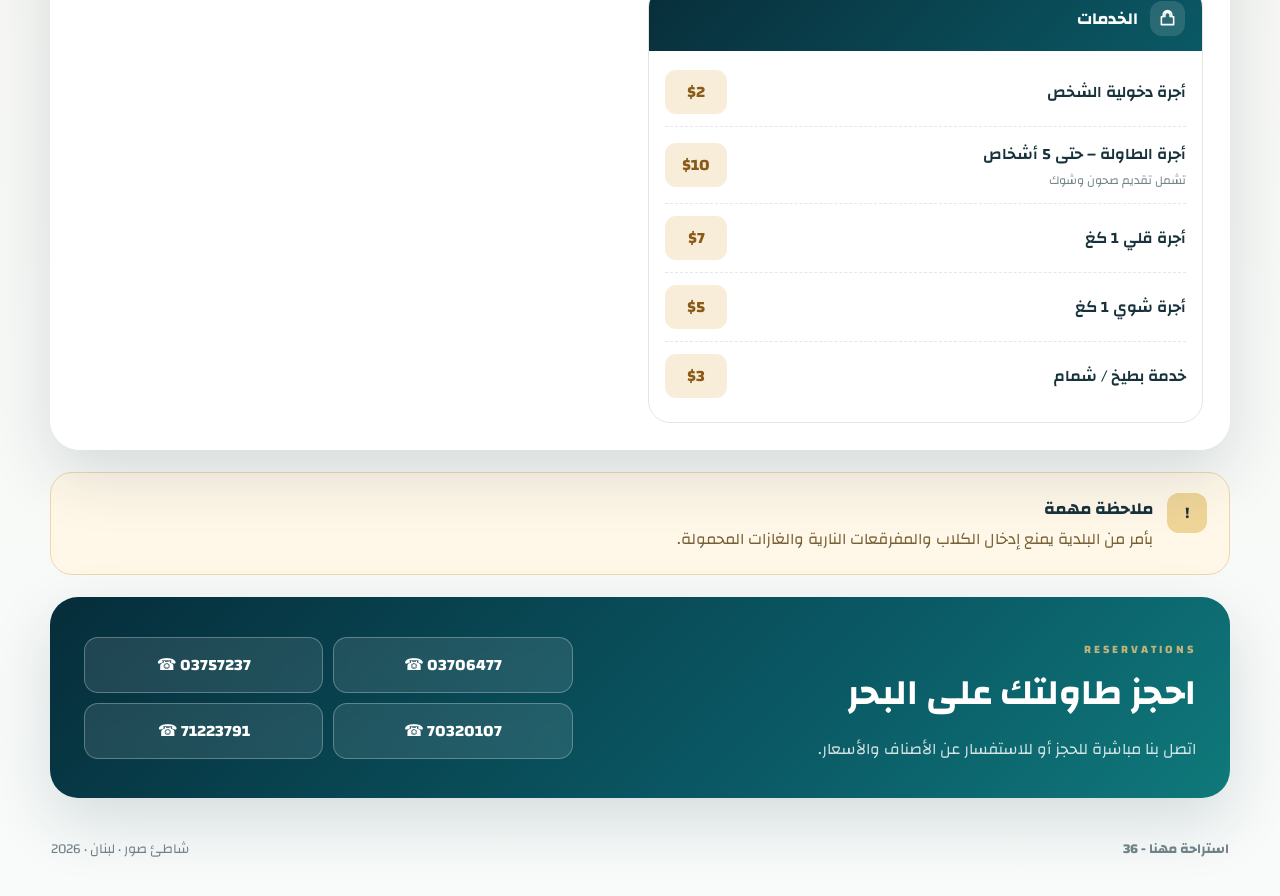
==== commit 4696cf37: "Add files via upload" ====
--- a/index.html
+++ b/index.html
@@ -3,79 +3,60 @@
 <head>
   <meta charset="utf-8" />
   <meta name="viewport" content="width=device-width, initial-scale=1, viewport-fit=cover" />
-  <meta name="theme-color" content="#063f52" />
-  <meta name="description" content="قائمة استراحة مهنا على شاطئ صور الجنوبي" />
-  <title>استراحة مهنا - قائمة الطعام</title>
+  <meta name="theme-color" content="#062d3a" />
+  <meta name="description" content="قائمة استراحة مهنا على شاطئ صور" />
+  <title>استراحة مهنا | قائمة الطعام</title>
   <link rel="preconnect" href="https://fonts.googleapis.com">
   <link rel="preconnect" href="https://fonts.gstatic.com" crossorigin>
   <link href="https://fonts.googleapis.com/css2?family=Changa:wght@400;500;600;700&family=Reem+Kufi:wght@600;700&display=swap" rel="stylesheet">
   <link rel="stylesheet" href="styles.css" />
 </head>
 <body>
-  <header class="hero">
-    <div class="sky-glow"></div>
-    <div class="cloud c1"></div><div class="cloud c2"></div>
-    <div class="island island-left"></div><div class="island island-right"></div>
-    <div class="palm palm-left"><i></i><b></b></div>
-    <div class="palm palm-right"><i></i><b></b></div>
-    <div class="sea sea-back"></div><div class="sea sea-front"></div>
-    <div class="hero-shade"></div>
-
+  <header class="hero" id="top">
     <nav class="topbar">
-      <a class="brand-mark" href="#top" aria-label="العودة إلى الأعلى"><span>36</span></a>
+      <a class="mini-brand" href="#top" aria-label="العودة إلى الأعلى">م</a>
       <div class="top-actions">
-        <a href="#categories">الأقسام</a>
-        <a href="#contact">تواصل معنا</a>
+        <a href="#menu-start">القائمة</a>
+        <a class="call-link" href="#contact">اتصل بنا</a>
       </div>
     </nav>
 
-    <div class="hero-content" id="top">
-      <span class="season-pill" id="season"></span>
-      <p class="kicker">WELCOME TO THE SOUTHERN COAST</p>
+    <div class="hero-content">
+      <p class="eyebrow">TYRE · LEBANON</p>
       <h1 id="restaurant-name"></h1>
       <p class="subtitle" id="restaurant-subtitle"></p>
-      <div class="hero-cta">
-        <a class="primary-button" href="#categories">استكشف القائمة</a>
-        <span id="restaurant-note"></span>
+      <div class="hero-buttons">
+        <a class="primary-button" href="#menu-start">تصفح القائمة</a>
+        <a class="glass-button" href="#contact">للحجز والاستفسار</a>
       </div>
     </div>
 
-    <div class="scroll-cue"><span></span> اسحب للأسفل</div>
+    <div class="hero-bottom">
+      <span id="season"></span>
+      <span id="restaurant-note"></span>
+    </div>
   </header>
 
   <main>
-    <section class="intro-card">
-      <div>
-        <p class="section-kicker">نكهات البحر والجنوب</p>
-        <h2>اختاروا القسم الذي تحبّونه</h2>
-      </div>
-      <p>قائمة سريعة وواضحة، مصممة خصيصاً للهاتف عند فتحها من رمز QR.</p>
-    </section>
-
-    <section id="categories" class="category-section">
-      <div id="category-cards" class="category-cards" aria-label="أقسام القائمة"></div>
-    </section>
-
     <section class="menu-shell" id="menu-start">
-      <div class="menu-toolbar">
+      <div class="menu-top">
         <div>
-          <p class="section-kicker">قائمة الأسعار</p>
+          <p class="section-kicker">MENU</p>
           <h2 id="active-title">جميع الأصناف</h2>
         </div>
         <label class="search-box">
-          <span>⌕</span>
-          <input id="search" type="search" placeholder="ابحث عن صنف…" autocomplete="off" />
+          <svg viewBox="0 0 24 24" aria-hidden="true"><circle cx="11" cy="11" r="7"></circle><path d="m20 20-3.4-3.4"></path></svg>
+          <input id="search" type="search" placeholder="ابحث عن صنف أو مشروب…" autocomplete="off" />
         </label>
       </div>
+
+      <div class="category-rail-wrap">
+        <div id="category-cards" class="category-rail" aria-label="أقسام القائمة"></div>
+      </div>
+
       <div id="active-filter" class="active-filter" hidden></div>
       <section id="menu" class="menu-grid" aria-live="polite"></section>
       <p id="empty-state" class="empty-state" hidden>لم يتم العثور على صنف مطابق.</p>
-    </section>
-
-    <section class="experience-strip">
-      <div><strong>🌊</strong><span>إطلالة بحرية</span></div>
-      <div><strong>🔥</strong><span>مشاوي طازجة</span></div>
-      <div><strong>☀️</strong><span>أجواء صيفية</span></div>
     </section>
 
     <section class="notice-card">
@@ -85,17 +66,17 @@
 
     <section class="contact-card" id="contact">
       <div>
-        <p class="section-kicker light">للحجز والاستفسار</p>
-        <h2>يوم بحر أجمل يبدأ بمكالمة</h2>
-        <p>اتصلوا بنا مباشرة لحجز طاولة أو للاستفسار عن القائمة.</p>
+        <p class="section-kicker light">RESERVATIONS</p>
+        <h2>احجز طاولتك على البحر</h2>
+        <p>اتصل بنا مباشرة للحجز أو للاستفسار عن الأصناف والأسعار.</p>
       </div>
       <div id="phone-buttons" class="phone-buttons"></div>
     </section>
   </main>
 
   <footer>
-    <div class="footer-logo"><span>36</span><strong id="footer-name"></strong></div>
-    <span>شاطئ صور الجنوبي • موسم 2026</span>
+    <strong id="footer-name"></strong>
+    <span>شاطئ صور · لبنان · 2026</span>
   </footer>
 
   <script src="menu-data.js"></script>
--- a/styles.css
+++ b/styles.css
@@ -1,6 +1,5 @@
-:root{--navy:#052f42;--ocean:#087f91;--aqua:#16b8c4;--sky:#87dcec;--sand:#f3d296;--cream:#fffaf0;--coral:#ff795f;--ink:#16333d;--muted:#6f858c;--white:#fff;--shadow:0 24px 60px rgba(5,57,73,.14);--radius:28px}
-*{box-sizing:border-box}html{scroll-behavior:smooth}body{margin:0;font-family:"Changa",system-ui,sans-serif;color:var(--ink);background:#f6fbfa;overflow-x:hidden}a{color:inherit}.hero{position:relative;min-height:92vh;display:grid;place-items:center;overflow:hidden;isolation:isolate;background:linear-gradient(180deg,#78d4e8 0%,#b9eef2 46%,#44bec8 47%,#087e91 73%,#f1cd8d 74%,#d7ae6b 100%)}
-.sky-glow{position:absolute;top:7%;left:16%;width:140px;height:140px;border-radius:50%;background:#ffe69c;box-shadow:0 0 100px 45px rgba(255,227,143,.5);z-index:-5}.cloud{position:absolute;width:130px;height:24px;border-radius:50px;background:rgba(255,255,255,.55);z-index:-4;filter:blur(.2px)}.cloud:before,.cloud:after{content:"";position:absolute;border-radius:50%;background:inherit}.cloud:before{width:58px;height:58px;right:20px;top:-33px}.cloud:after{width:42px;height:42px;left:25px;top:-22px}.c1{top:15%;right:10%}.c2{top:24%;left:37%;transform:scale(.65);opacity:.7}.sea{position:absolute;right:-10%;width:120%;border-radius:50%;z-index:-3}.sea-back{height:270px;bottom:7%;background:linear-gradient(180deg,#20b7c2,#0b8194);transform:rotate(-1deg)}.sea-front{height:180px;bottom:-6%;background:linear-gradient(180deg,#0a7186,#05495f);transform:rotate(1deg)}.sea:after{content:"";position:absolute;inset:18px 0 auto;height:3px;background:repeating-linear-gradient(90deg,transparent 0 60px,rgba(255,255,255,.55) 60px 120px);filter:blur(1px)}.island{position:absolute;bottom:26%;width:240px;height:70px;border-radius:50% 50% 15% 15%;background:#1f7c75;z-index:-2}.island-left{left:-80px;transform:rotate(4deg)}.island-right{right:-120px;transform:scale(.8) rotate(-4deg)}.palm{position:absolute;bottom:14%;width:140px;height:280px;z-index:-1}.palm i{position:absolute;bottom:0;left:65px;width:18px;height:230px;border-radius:70% 20% 20% 70%;background:#5b3b27;transform:rotate(-7deg);box-shadow:inset -6px 0 rgba(255,255,255,.1)}.palm b,.palm b:before,.palm b:after{position:absolute;content:"";display:block;width:130px;height:48px;border-radius:100% 0 100% 0;background:#176653;transform-origin:0 100%}.palm b{top:38px;left:68px;transform:rotate(-15deg)}.palm b:before{transform:rotate(72deg)}.palm b:after{transform:rotate(145deg)}.palm-left{left:2%}.palm-right{right:1%;transform:scale(.85) rotateY(180deg)}.hero-shade{position:absolute;inset:0;z-index:-1;background:linear-gradient(180deg,rgba(0,34,47,.03),rgba(0,37,52,.18) 58%,rgba(1,31,44,.72))}.topbar{position:absolute;top:0;left:0;right:0;display:flex;justify-content:space-between;align-items:center;width:min(1180px,92%);margin:auto;padding:24px 0;color:white;z-index:3}.brand-mark,.footer-logo>span{width:58px;height:58px;display:grid;place-items:center;border:2px solid rgba(255,255,255,.75);border-radius:50%;font:700 1.2rem "Reem Kufi";text-decoration:none;background:rgba(255,255,255,.12);backdrop-filter:blur(8px)}.top-actions{display:flex;gap:22px}.top-actions a{text-decoration:none;font-weight:600;font-size:.92rem}.hero-content{width:min(920px,88%);padding:120px 0 130px;text-align:center;color:#fff;text-shadow:0 3px 25px rgba(0,40,55,.35)}.season-pill{display:inline-block;padding:8px 16px;border:1px solid rgba(255,255,255,.5);border-radius:99px;background:rgba(255,255,255,.13);backdrop-filter:blur(10px);font-size:.88rem}.kicker,.section-kicker{margin:18px 0 6px;letter-spacing:.18em;font-size:.74rem;font-weight:700;color:var(--ocean);text-transform:uppercase}.hero h1{margin:3px 0;font:700 clamp(3.2rem,9vw,7rem)/1 "Reem Kufi"}.subtitle{margin:12px 0 0;font-size:clamp(1rem,3vw,1.35rem)}.hero-cta{margin-top:30px;display:flex;align-items:center;justify-content:center;gap:14px;flex-wrap:wrap}.primary-button{padding:13px 25px;border-radius:99px;background:#fff;color:var(--navy);text-decoration:none;font-weight:700;box-shadow:0 12px 30px rgba(0,28,38,.18)}.hero-cta span{padding:10px 14px;border-radius:99px;background:rgba(0,37,48,.22);backdrop-filter:blur(8px);font-size:.88rem}.scroll-cue{position:absolute;bottom:22px;color:rgba(255,255,255,.8);font-size:.75rem;text-align:center}.scroll-cue span{display:block;width:1px;height:34px;margin:0 auto 7px;background:linear-gradient(transparent,#fff)}
-main{width:min(1160px,92%);margin:-64px auto 0;position:relative;z-index:4}.intro-card{display:grid;grid-template-columns:1fr 1fr;gap:24px;align-items:end;padding:30px 34px;border:1px solid rgba(255,255,255,.9);border-radius:var(--radius);background:rgba(255,255,255,.88);box-shadow:var(--shadow);backdrop-filter:blur(18px)}.intro-card h2,.menu-toolbar h2,.contact-card h2{margin:0;font-size:clamp(1.5rem,4vw,2.4rem)}.intro-card>p{margin:0;color:var(--muted);line-height:1.9}.category-section{padding:28px 0 36px}.category-cards{display:grid;grid-template-columns:repeat(5,minmax(0,1fr));gap:14px}.category-tile{position:relative;min-height:165px;padding:18px;border:0;border-radius:24px;overflow:hidden;text-align:right;color:#fff;cursor:pointer;box-shadow:0 14px 34px rgba(15,67,79,.13);transition:transform .25s ease,box-shadow .25s ease;font-family:inherit}.category-tile:hover{transform:translateY(-6px);box-shadow:0 22px 42px rgba(15,67,79,.2)}.category-tile:after{content:"";position:absolute;width:110px;height:110px;border-radius:50%;left:-24px;bottom:-35px;background:rgba(255,255,255,.13)}.category-tile .icon-wrap{width:58px;height:58px;display:grid;place-items:center;border-radius:18px;background:rgba(255,255,255,.18);backdrop-filter:blur(8px);font-size:2rem;box-shadow:inset 0 0 0 1px rgba(255,255,255,.15)}.category-tile strong{display:block;margin-top:18px;font-size:1rem}.category-tile small{opacity:.82}.category-tile.all{background:linear-gradient(135deg,#063f52,#0d7f8e)}.tone-1{background:linear-gradient(135deg,#d85f47,#ff9b64)}.tone-2{background:linear-gradient(135deg,#1b9079,#55c99d)}.tone-3{background:linear-gradient(135deg,#4b8e39,#91ca5b)}.tone-4{background:linear-gradient(135deg,#b67a31,#e1b45e)}.tone-5{background:linear-gradient(135deg,#814b2f,#c87e52)}.tone-6{background:linear-gradient(135deg,#147ca0,#4fc5d1)}.tone-7{background:linear-gradient(135deg,#8a4f2a,#d49b62)}.tone-8{background:linear-gradient(135deg,#624084,#9871bd)}.tone-9{background:linear-gradient(135deg,#067886,#0eb2a3)}
-.menu-shell{padding:32px;border-radius:32px;background:#fff;box-shadow:var(--shadow)}.menu-toolbar{display:flex;justify-content:space-between;gap:22px;align-items:end;padding-bottom:22px;border-bottom:1px solid #e9f0ef}.search-box{width:min(390px,100%);display:flex;align-items:center;gap:10px;padding:0 14px;border:1px solid #dce8e7;border-radius:16px;background:#f6faf9}.search-box span{font-size:1.5rem;color:var(--ocean);transform:rotate(-18deg)}.search-box input{width:100%;padding:13px 0;border:0;outline:0;background:transparent;font:inherit}.active-filter{margin-top:18px;padding:10px 14px;border-radius:14px;background:#e8f8f7;color:var(--ocean);font-weight:600}.menu-grid{display:grid;grid-template-columns:repeat(2,minmax(0,1fr));gap:18px;padding-top:24px}.category-card{overflow:hidden;border:1px solid #e8efee;border-radius:24px;background:#fff}.category-head{display:flex;align-items:center;gap:13px;padding:18px 20px;background:linear-gradient(135deg,#073c50,#0b7e8f);color:#fff}.category-head .category-icon{width:46px;height:46px;display:grid;place-items:center;border-radius:15px;background:rgba(255,255,255,.15);font-size:1.5rem}.category-head h2{margin:0;font-size:1.12rem}.item-list{list-style:none;margin:0;padding:7px 18px 13px}.menu-item{display:grid;grid-template-columns:minmax(0,1fr) auto;align-items:center;gap:12px;padding:13px 2px;border-bottom:1px dashed #dce8e6}.menu-item:last-child{border-bottom:0}.item-name{font-weight:600}.item-note{display:block;color:var(--muted);font-size:.77rem}.price{min-width:62px;padding:7px 10px;border-radius:13px;text-align:center;background:#e6f7f5;color:#086877;font-weight:700;direction:ltr}.empty-state{text-align:center;color:var(--muted);padding:40px}.experience-strip{display:grid;grid-template-columns:repeat(3,1fr);gap:12px;margin:28px 0}.experience-strip div{display:flex;align-items:center;justify-content:center;gap:10px;padding:18px;border-radius:20px;background:#fff;border:1px solid #e7efed}.experience-strip strong{font-size:1.6rem}.notice-card{display:flex;gap:15px;align-items:flex-start;padding:22px 24px;margin-bottom:24px;border-radius:24px;background:#fff6e1;border:1px solid #f1deb1}.notice-card>span{width:44px;height:44px;display:grid;place-items:center;flex:0 0 auto;border-radius:14px;background:#ffe09a;font-weight:700}.notice-card h2,.notice-card p{margin:0}.notice-card p{color:#775f31}.contact-card{display:grid;grid-template-columns:1.2fr .8fr;gap:30px;align-items:center;padding:38px;margin-bottom:28px;border-radius:32px;color:#fff;background:linear-gradient(135deg,#063b50,#087f91 60%,#0fb2ad);box-shadow:var(--shadow)}.section-kicker.light{color:#91ece7}.contact-card p{margin:8px 0 0;opacity:.84}.phone-buttons{display:grid;grid-template-columns:repeat(2,1fr);gap:10px;direction:ltr}.phone-buttons a{padding:12px 14px;border-radius:14px;background:#fff;color:var(--navy);text-decoration:none;text-align:center;font-weight:700}footer{display:flex;justify-content:space-between;align-items:center;gap:15px;width:min(1160px,92%);margin:auto;padding:18px 0 38px;color:var(--muted)}.footer-logo{display:flex;align-items:center;gap:12px}.footer-logo>span{width:48px;height:48px;color:#fff;background:var(--navy);border:0}
-@media(max-width:980px){.category-cards{grid-template-columns:repeat(3,1fr)}}@media(max-width:720px){.hero{min-height:86vh}.top-actions{display:none}.palm-left{left:-55px}.palm-right{right:-65px}.intro-card,.contact-card{grid-template-columns:1fr}.intro-card{padding:24px}.category-cards{grid-template-columns:repeat(2,1fr);gap:10px}.category-tile{min-height:142px;padding:15px}.menu-shell{padding:20px;border-radius:24px}.menu-toolbar{align-items:stretch;flex-direction:column}.search-box{width:100%}.menu-grid{grid-template-columns:1fr}.experience-strip{grid-template-columns:1fr}.phone-buttons{grid-template-columns:1fr 1fr}footer{flex-direction:column;text-align:center}}@media(max-width:390px){.category-cards{grid-template-columns:1fr 1fr}.category-tile{min-height:132px}.phone-buttons{grid-template-columns:1fr}}@media(prefers-reduced-motion:reduce){*{scroll-behavior:auto!important;transition:none!important}}
+:root{--navy:#062d3a;--deep:#08232c;--teal:#0d6d78;--aqua:#2db9b2;--gold:#d7aa59;--cream:#fffaf1;--paper:#f6f1e8;--ink:#17323a;--muted:#73858a;--white:#fff;--line:#e9e4d9;--shadow:0 24px 65px rgba(5,38,47,.14);--radius:26px}
+*{box-sizing:border-box}html{scroll-behavior:smooth}body{margin:0;font-family:"Changa",system-ui,sans-serif;color:var(--ink);background:linear-gradient(180deg,#f3eee4,#f8fbfa);overflow-x:hidden}a{color:inherit}.hero{position:relative;min-height:78vh;color:#fff;display:flex;flex-direction:column;justify-content:space-between;isolation:isolate;background-image:linear-gradient(180deg,rgba(3,24,31,.22),rgba(3,27,35,.48) 55%,rgba(3,27,35,.86)),url("https://images.unsplash.com/photo-1507525428034-b723cf961d3e?auto=format&fit=crop&w=2200&q=88");background-size:cover;background-position:center 48%}.hero:after{content:"";position:absolute;inset:auto 0 0;height:90px;background:linear-gradient(to bottom,transparent,#f3eee4);z-index:-1}.topbar{width:min(1180px,92%);margin:0 auto;padding:22px 0;display:flex;justify-content:space-between;align-items:center}.mini-brand{width:48px;height:48px;display:grid;place-items:center;border:1px solid rgba(255,255,255,.55);border-radius:50%;text-decoration:none;font:700 1.35rem "Reem Kufi";background:rgba(4,28,36,.28);backdrop-filter:blur(12px)}.top-actions{display:flex;gap:10px;align-items:center}.top-actions a{padding:9px 14px;text-decoration:none;font-size:.88rem;font-weight:600}.call-link{border:1px solid rgba(255,255,255,.4);border-radius:99px;background:rgba(255,255,255,.1);backdrop-filter:blur(10px)}.hero-content{width:min(1000px,90%);margin:auto;text-align:center;padding:60px 0 90px;text-shadow:0 4px 24px rgba(0,0,0,.26)}.eyebrow,.section-kicker{margin:0 0 8px;letter-spacing:.25em;font-size:.72rem;font-weight:700;color:var(--gold)}.hero h1{margin:0;font:700 clamp(3.5rem,11vw,7.5rem)/1 "Reem Kufi"}.subtitle{margin:14px auto 0;max-width:660px;font-size:clamp(1rem,3.2vw,1.35rem)}.hero-buttons{display:flex;justify-content:center;gap:10px;flex-wrap:wrap;margin-top:28px}.primary-button,.glass-button{padding:12px 22px;border-radius:99px;text-decoration:none;font-weight:700}.primary-button{background:linear-gradient(135deg,#e2bd76,#c8933e);color:#152c32;box-shadow:0 12px 28px rgba(0,0,0,.2)}.glass-button{border:1px solid rgba(255,255,255,.45);background:rgba(255,255,255,.11);backdrop-filter:blur(12px)}.hero-bottom{width:min(1180px,92%);margin:0 auto;padding:0 0 38px;display:flex;justify-content:space-between;gap:18px;font-size:.8rem;opacity:.9}
+main{width:min(1180px,94%);margin:-28px auto 0;position:relative;z-index:3}.menu-shell{padding:26px;border:1px solid rgba(255,255,255,.8);border-radius:30px;background:rgba(255,255,255,.94);box-shadow:var(--shadow);backdrop-filter:blur(18px)}.menu-top{display:flex;align-items:end;justify-content:space-between;gap:20px}.menu-top h2,.contact-card h2{margin:0;font-size:clamp(1.55rem,4vw,2.25rem)}.search-box{width:min(420px,100%);display:flex;align-items:center;gap:10px;padding:0 14px;border:1px solid #dfe6e3;border-radius:16px;background:#f7faf9}.search-box svg{width:20px;fill:none;stroke:#56777d;stroke-width:2}.search-box input{width:100%;border:0;outline:0;padding:13px 0;background:transparent;font:inherit}.category-rail-wrap{position:relative;margin:22px -4px 4px}.category-rail{display:flex;gap:10px;overflow-x:auto;padding:5px 4px 12px;scrollbar-width:none;scroll-snap-type:x proximity}.category-rail::-webkit-scrollbar{display:none}.category-chip{flex:0 0 auto;min-width:104px;padding:11px 14px;border:1px solid #e3e9e6;border-radius:18px;background:#fff;color:var(--ink);display:flex;align-items:center;gap:9px;cursor:pointer;font-family:inherit;box-shadow:0 6px 18px rgba(7,52,61,.05);scroll-snap-align:start;transition:.2s ease}.category-chip:hover,.category-chip.active{border-color:#c99a49;background:linear-gradient(135deg,#fff9ec,#f4e5c7);transform:translateY(-2px)}.category-icon{width:35px;height:35px;display:grid;place-items:center;border-radius:12px;background:#eaf5f3;color:var(--teal)}.category-chip.active .category-icon{background:#0b5964;color:#fff}.category-icon svg{width:21px;height:21px;fill:none;stroke:currentColor;stroke-width:1.8;stroke-linecap:round;stroke-linejoin:round}.category-chip span:last-child{white-space:nowrap;font-weight:600;font-size:.86rem}.active-filter{margin:10px 0 0;padding:9px 12px;border-radius:12px;background:#eef8f6;color:#0a6971;font-size:.83rem}.active-filter button{border:0;background:transparent;color:#a46f21;font:inherit;font-weight:700;cursor:pointer}.menu-grid{display:grid;grid-template-columns:repeat(2,minmax(0,1fr));gap:16px;padding-top:20px}.category-card{overflow:hidden;border:1px solid var(--line);border-radius:22px;background:#fff}.category-head{display:flex;align-items:center;gap:12px;padding:15px 17px;background:linear-gradient(135deg,#082e3a,#0a5965);color:#fff}.category-head .category-icon{background:rgba(255,255,255,.13);color:#fff}.category-head h2{margin:0;font-size:1.05rem}.item-list{list-style:none;margin:0;padding:7px 16px 12px}.menu-item{display:grid;grid-template-columns:minmax(0,1fr) auto;align-items:center;gap:12px;padding:12px 0;border-bottom:1px dashed #e4e8e5}.menu-item:last-child{border-bottom:0}.item-name{font-weight:600}.item-note{display:block;color:var(--muted);font-size:.75rem}.price{min-width:62px;padding:7px 9px;border-radius:11px;background:#f8edd9;color:#8a5a18;text-align:center;font-weight:700;direction:ltr}.empty-state{text-align:center;color:var(--muted);padding:42px}.notice-card{display:flex;gap:14px;align-items:flex-start;margin:22px 0;padding:20px 22px;border-radius:22px;background:#fff8e9;border:1px solid #ecd8ad}.notice-card>span{width:40px;height:40px;display:grid;place-items:center;flex:0 0 auto;border-radius:12px;background:#efd598;font-weight:700}.notice-card h2,.notice-card p{margin:0}.notice-card h2{font-size:1.05rem}.notice-card p{color:#775f36}.contact-card{display:grid;grid-template-columns:1.1fr .9fr;gap:26px;align-items:center;padding:34px;margin-bottom:24px;border-radius:28px;color:#fff;background:linear-gradient(135deg,#062d3a,#0a5965 63%,#0f797a);box-shadow:var(--shadow)}.section-kicker.light{color:#e6c37f}.contact-card p{margin:8px 0 0;opacity:.82}.phone-buttons{display:grid;grid-template-columns:repeat(2,1fr);gap:10px;direction:ltr}.phone-buttons a{padding:12px;border:1px solid rgba(255,255,255,.28);border-radius:14px;background:rgba(255,255,255,.1);color:#fff;text-decoration:none;text-align:center;font-weight:700;backdrop-filter:blur(8px)}footer{width:min(1180px,92%);margin:auto;padding:14px 0 35px;display:flex;justify-content:space-between;gap:14px;color:var(--muted);font-size:.85rem}
+@media(max-width:760px){.hero{min-height:68vh;background-position:center}.topbar{padding-top:16px}.hero-content{padding:40px 0 72px}.hero-bottom{padding-bottom:28px}.menu-shell{padding:18px;border-radius:24px}.menu-top{align-items:stretch;flex-direction:column;gap:14px}.search-box{width:100%}.category-rail-wrap{margin-top:16px}.category-chip{min-width:auto;padding:9px 11px;border-radius:15px}.category-icon{width:31px;height:31px;border-radius:10px}.category-icon svg{width:19px;height:19px}.category-chip span:last-child{font-size:.8rem}.menu-grid{grid-template-columns:1fr}.contact-card{grid-template-columns:1fr;padding:26px 22px}.phone-buttons{grid-template-columns:1fr 1fr}.hero-bottom{font-size:.72rem}footer{flex-direction:column;text-align:center;align-items:center}}@media(max-width:400px){.hero h1{font-size:3.2rem}.phone-buttons{grid-template-columns:1fr}.hero-bottom{flex-direction:column;align-items:center;gap:5px}.category-chip{padding:8px 10px}}
+@media(prefers-reduced-motion:reduce){*{scroll-behavior:auto!important;transition:none!important}}
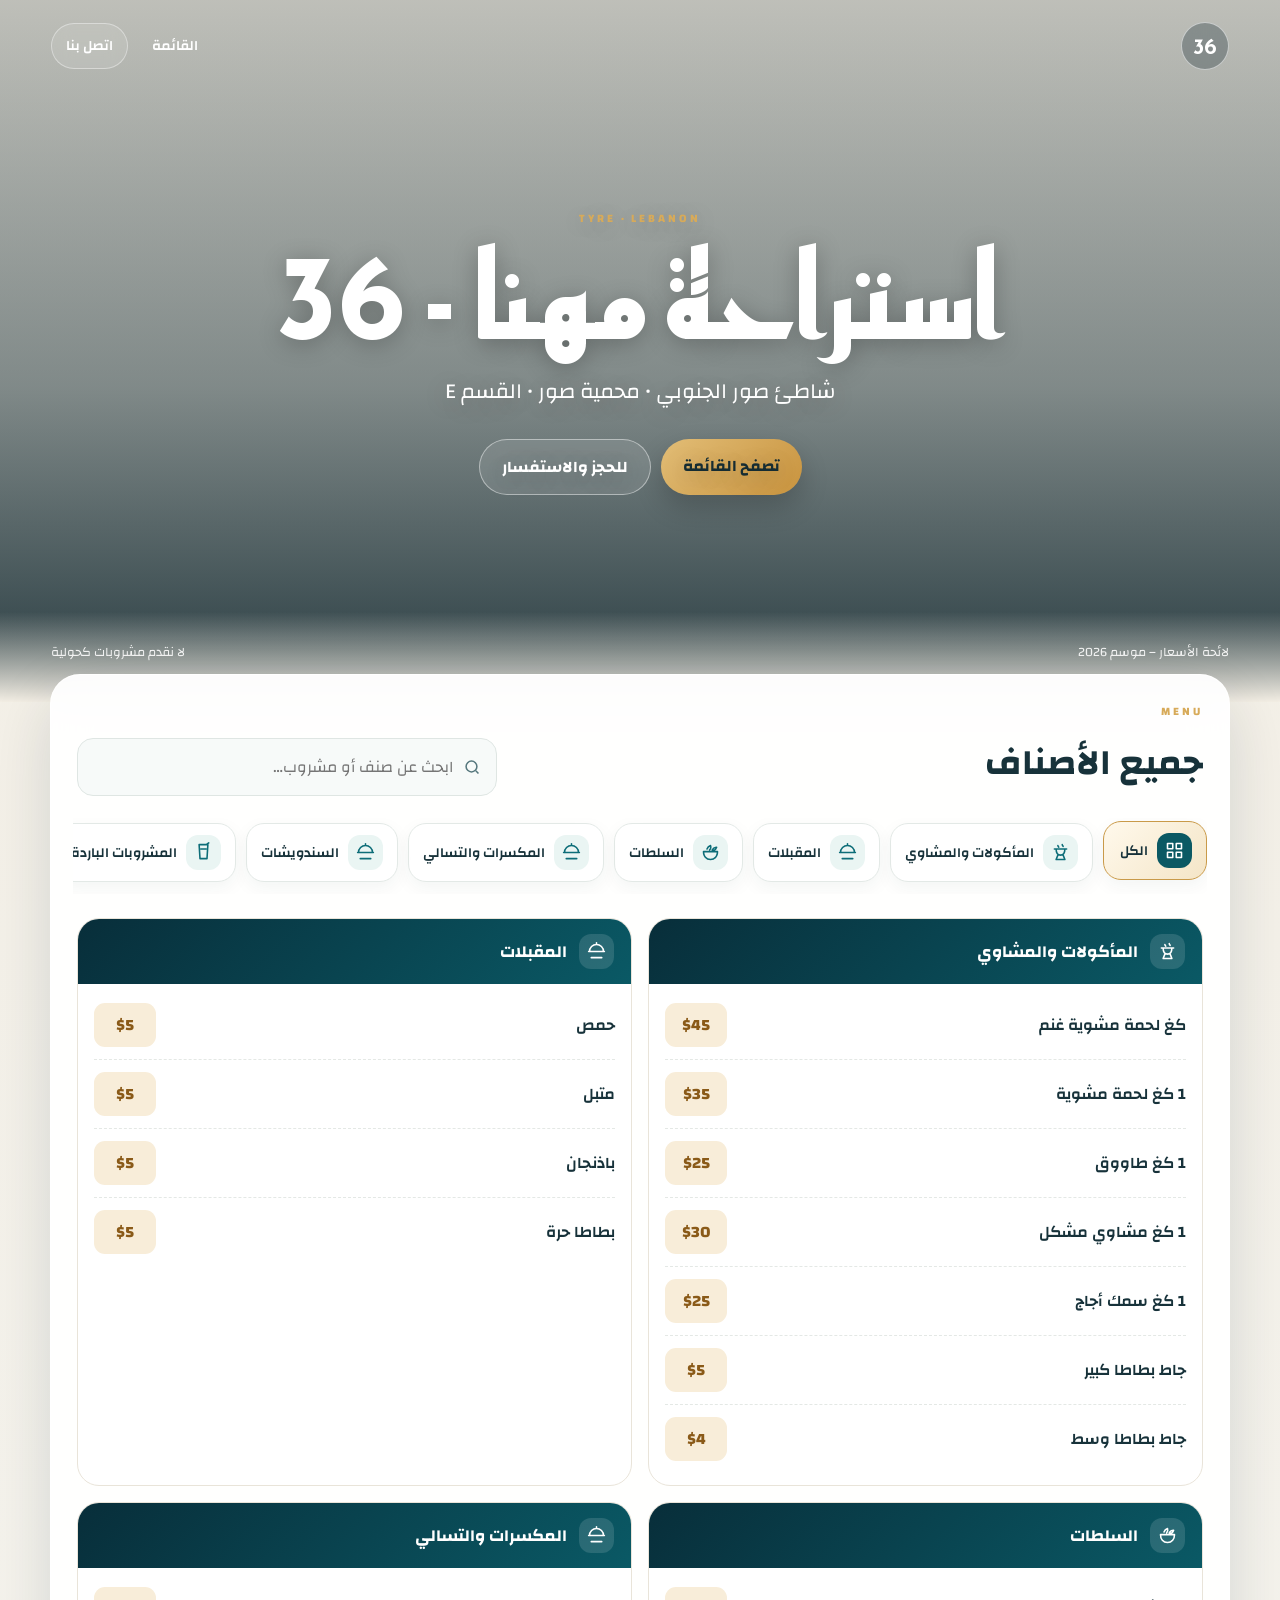
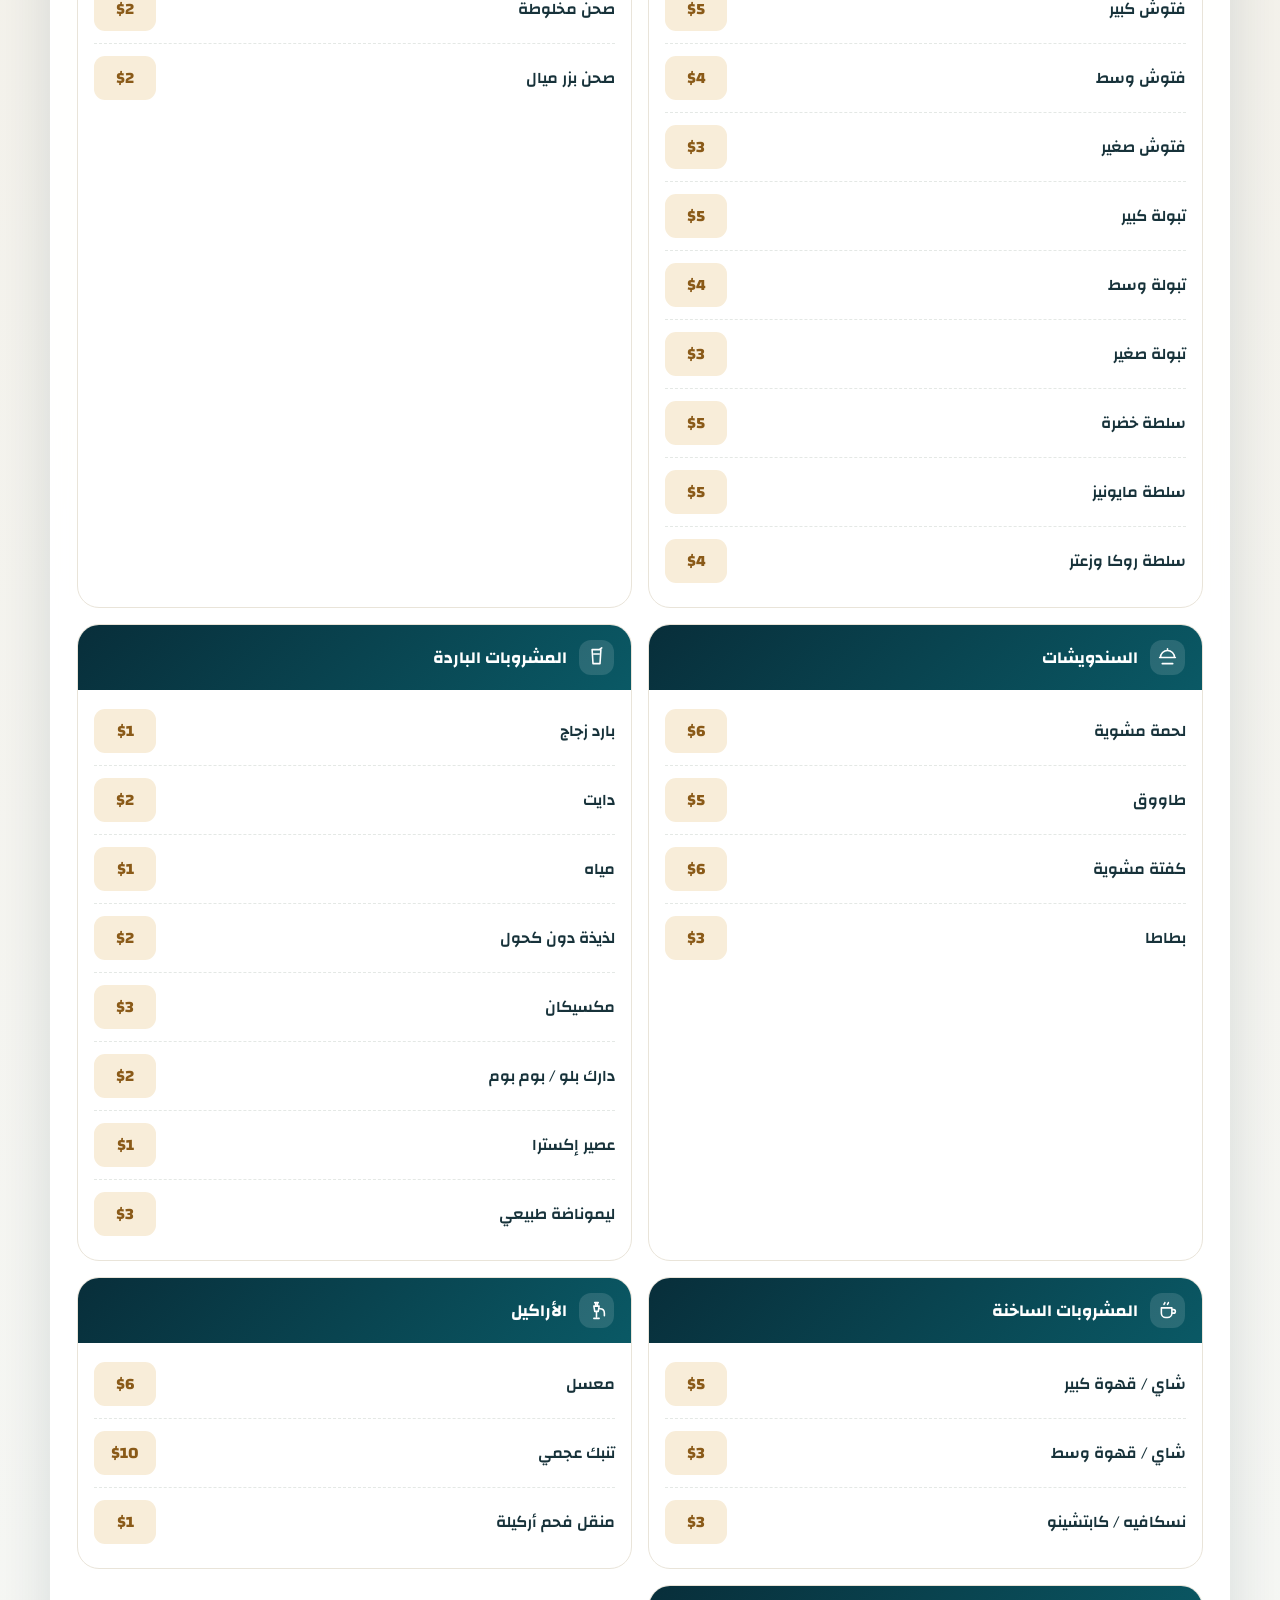
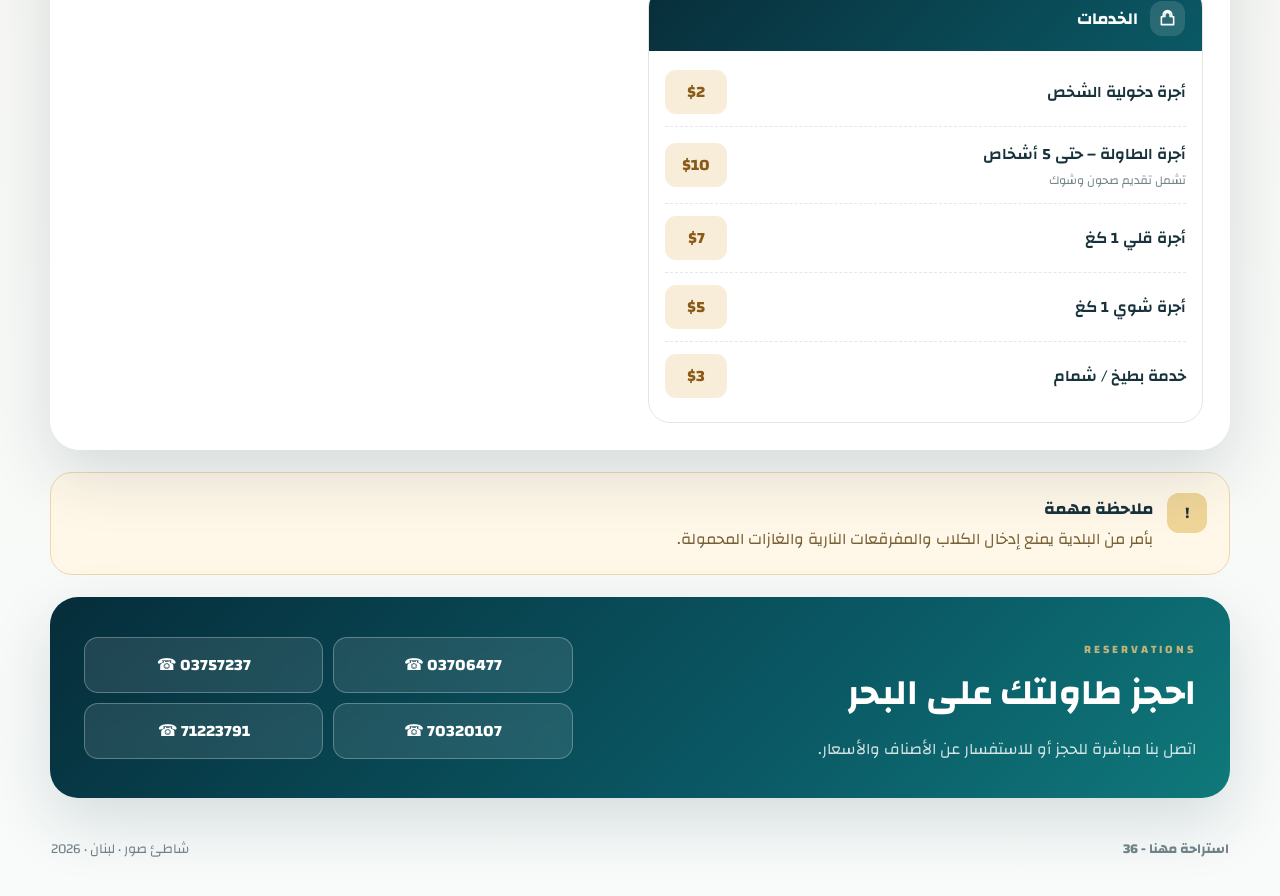
==== commit 85dda79e: "Add files via upload" ====
--- a/index.html
+++ b/index.html
@@ -14,7 +14,7 @@
 <body>
   <header class="hero" id="top">
     <nav class="topbar">
-      <a class="mini-brand" href="#top" aria-label="العودة إلى الأعلى">م</a>
+      <a class="mini-brand" href="#top" aria-label="العودة إلى الأعلى">36</a>
       <div class="top-actions">
         <a href="#menu-start">القائمة</a>
         <a class="call-link" href="#contact">اتصل بنا</a>
